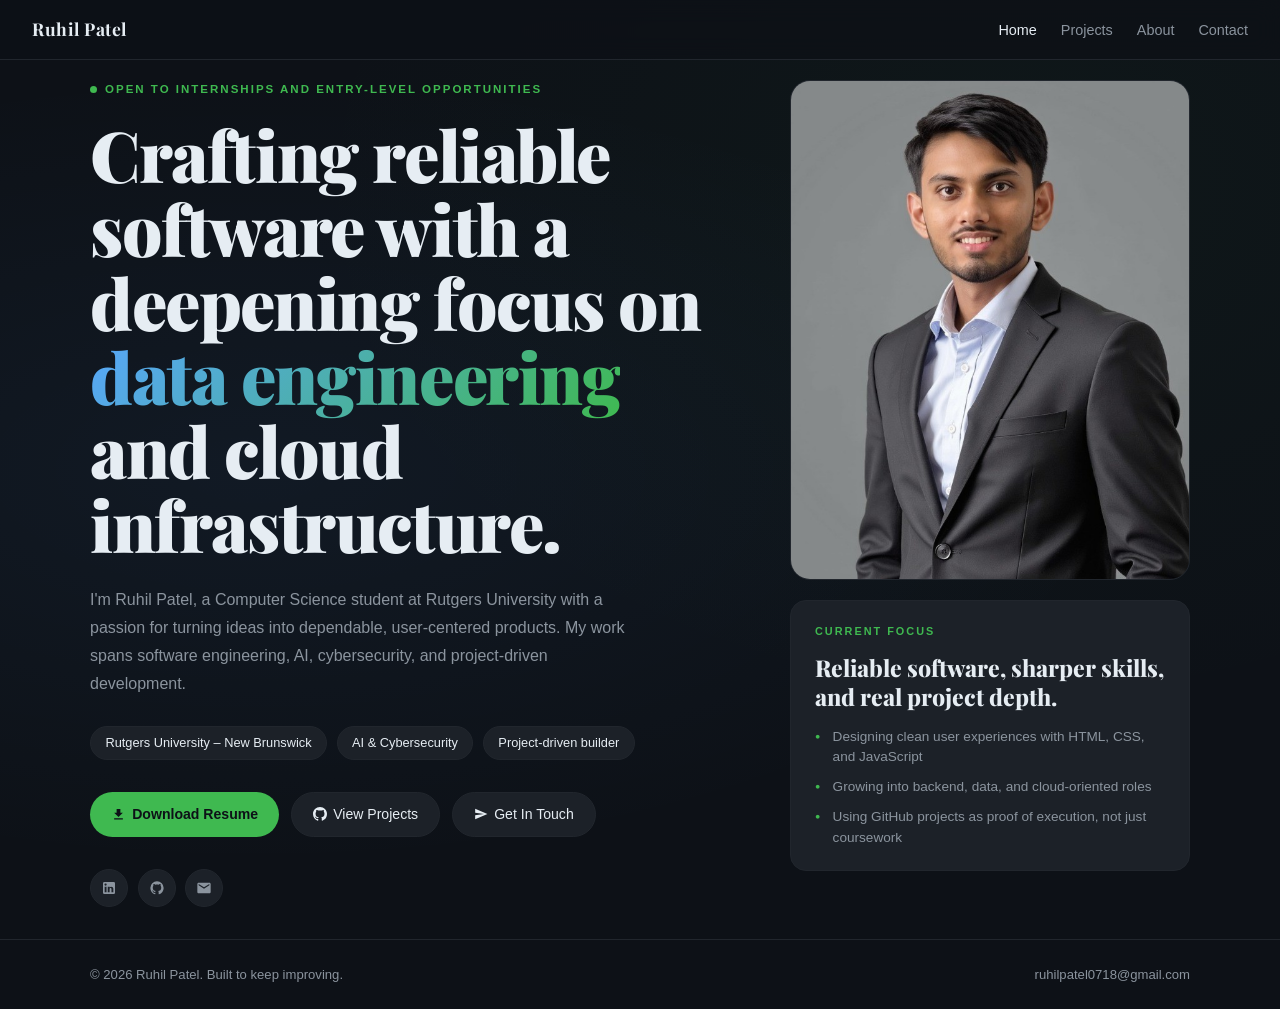
==== index.html @ 843f2fa3 "Add files via upload" ====
<!DOCTYPE html>
<html lang="en">
<head>
  <meta charset="UTF-8" />
  <meta name="viewport" content="width=device-width, initial-scale=1.0" />
  <title>Ruhil Patel – Portfolio</title>
  <link rel="preconnect" href="https://fonts.googleapis.com">
  <link rel="preconnect" href="https://fonts.gstatic.com" crossorigin>
  <link href="https://fonts.googleapis.com/css2?family=Playfair+Display:wght@700;800;900&display=swap" rel="stylesheet">
  <style>

    :root {
      --bg: #0d1117;
      --surface: #161b22;
      --border: #21262d;
      --accent: #58a6ff;
      --accent2: #3fb950;
      --text: #e6edf3;
      --muted: #8b949e;
      --card: #1c2128;
    }

    * { margin: 0; padding: 0; box-sizing: border-box; }
    html { scroll-behavior: smooth; }
    body {
      font-family: -apple-system, BlinkMacSystemFont, 'Segoe UI', Roboto, sans-serif;
      background: var(--bg);
      color: var(--text);
      line-height: 1.6;
    }

    /* NAV */
    nav {
      position: fixed; top: 0; left: 0; right: 0; z-index: 100;
      background: rgba(13,17,23,0.85);
      backdrop-filter: blur(12px);
      border-bottom: 1px solid var(--border);
      display: flex; justify-content: space-between; align-items: center;
      padding: 0 2rem; height: 60px;
    }
    .nav-logo { font-weight: 700; font-size: 1.1rem; color: var(--text); text-decoration: none; letter-spacing: 0.5px; font-family: 'Playfair Display', Georgia, serif; }
    .nav-links { display: flex; gap: 1.5rem; list-style: none; }
    .nav-links a { text-decoration: none; color: var(--muted); font-size: 0.9rem; transition: color 0.2s; }
    .nav-links a:hover, .nav-links a.active { color: var(--text); }

    /* FOOTER */
    footer {
      padding: 1.5rem 2rem;
      border-top: 1px solid var(--border);
      font-size: 0.82rem;
      color: var(--muted);
    }
    .footer-inner {
      max-width: 1100px;
      margin: 0 auto;
      display: flex;
      justify-content: space-between;
      align-items: center;
      flex-wrap: wrap;
      gap: 0.5rem;
    }
    footer a { color: var(--muted); text-decoration: none; transition: color 0.2s; }
    footer a:hover { color: var(--accent); }

    /* FADE IN */
    .fade-in { opacity: 0; transform: translateY(20px); transition: opacity 0.6s ease, transform 0.6s ease; }
    .fade-in.visible { opacity: 1; transform: translateY(0); }

    @media (max-width: 600px) {
      nav { padding: 0 1rem; }
      .nav-links { gap: 1rem; }
    }


    

    /* HERO LAYOUT */
    #hero {
      min-height: 100vh;
      display: flex;
      align-items: center;
      padding: 80px 2rem 2rem;
      background: radial-gradient(ellipse at 20% 50%, rgba(88,166,255,0.06) 0%, transparent 60%),
                  radial-gradient(ellipse at 80% 20%, rgba(63,185,80,0.04) 0%, transparent 50%);
    }
    .hero-grid {
      max-width: 1100px;
      margin: 0 auto;
      display: grid;
      grid-template-columns: 1fr 400px;
      gap: 3rem;
      align-items: start;
      width: 100%;
    }

    /* LEFT COLUMN */
    .hero-left {}
    .hero-status {
      font-size: 0.72rem;
      font-weight: 700;
      letter-spacing: 2px;
      text-transform: uppercase;
      color: var(--accent2);
      margin-bottom: 1.25rem;
      display: flex;
      align-items: center;
      gap: 0.5rem;
    }
    .hero-status::before {
      content: '';
      width: 7px; height: 7px;
      border-radius: 50%;
      background: var(--accent2);
      display: inline-block;
      animation: pulse 2s ease-in-out infinite;
    }
    @keyframes pulse {
      0%,100% { opacity: 1; transform: scale(1); }
      50% { opacity: 0.4; transform: scale(0.8); }
    }
    .hero-headline {
      font-family: 'Playfair Display', Georgia, serif;
      font-size: clamp(2.8rem, 5.5vw, 5rem);
      font-weight: 900;
      line-height: 1.05;
      color: var(--text);
      margin-bottom: 1.5rem;
      letter-spacing: -0.02em;
    }
    .hero-headline em {
      font-style: normal;
      background: linear-gradient(135deg, var(--accent), var(--accent2));
      -webkit-background-clip: text;
      -webkit-text-fill-color: transparent;
      background-clip: text;
    }
    .hero-bio {
      font-size: 1rem;
      color: var(--muted);
      line-height: 1.75;
      max-width: 540px;
      margin-bottom: 1.75rem;
    }
    .hero-tags {
      display: flex;
      flex-wrap: wrap;
      gap: 0.6rem;
      margin-bottom: 2rem;
    }
    .hero-tag {
      font-size: 0.8rem;
      color: var(--text);
      background: var(--card);
      border: 1px solid var(--border);
      padding: 0.35rem 0.9rem;
      border-radius: 999px;
      transition: border-color 0.2s;
    }
    .hero-tag:hover { border-color: var(--accent); }
    .hero-ctas {
      display: flex;
      gap: 0.75rem;
      flex-wrap: wrap;
      margin-bottom: 2rem;
    }
    .btn-primary {
      display: inline-flex; align-items: center; gap: 0.4rem;
      background: var(--accent2); color: #0d1117;
      font-weight: 700; font-size: 0.88rem;
      padding: 0.65rem 1.3rem; border-radius: 999px;
      text-decoration: none; transition: opacity 0.2s, transform 0.15s;
    }
    .btn-primary:hover { opacity: 0.88; transform: translateY(-1px); }
    .btn-secondary {
      display: inline-flex; align-items: center; gap: 0.4rem;
      border: 1px solid var(--border); color: var(--text);
      font-size: 0.88rem;
      padding: 0.65rem 1.3rem; border-radius: 999px;
      text-decoration: none; transition: border-color 0.2s, transform 0.15s;
      background: var(--card);
    }
    .btn-secondary:hover { border-color: var(--accent); transform: translateY(-1px); }
    .hero-socials {
      display: flex;
      gap: 0.6rem;
    }
    .social-btn {
      width: 38px; height: 38px;
      border-radius: 50%;
      border: 1px solid var(--border);
      background: var(--card);
      display: inline-flex; align-items: center; justify-content: center;
      color: var(--muted); text-decoration: none;
      transition: border-color 0.2s, color 0.2s, transform 0.15s;
    }
    .social-btn:hover { border-color: var(--accent); color: var(--accent); transform: translateY(-2px); }
    .social-btn svg { width: 16px; height: 16px; fill: currentColor; }

    /* RIGHT COLUMN */
    .hero-right {
      display: flex;
      flex-direction: column;
      gap: 1.25rem;
    }
    .photo-card {
      background: var(--card);
      border: 1px solid var(--border);
      border-radius: 20px;
      overflow: hidden;
      aspect-ratio: 4/5;
    }
    .photo-card img {
      width: 100%;
      height: 100%;
      object-fit: cover;
      object-position: top center;
      display: block;
    }
    .focus-card {
      background: var(--card);
      border: 1px solid var(--border);
      border-radius: 16px;
      padding: 1.4rem 1.5rem;
    }
    .focus-label {
      font-size: 0.68rem;
      font-weight: 700;
      letter-spacing: 2px;
      text-transform: uppercase;
      color: var(--accent2);
      margin-bottom: 0.75rem;
    }
    .focus-title {
      font-family: 'Playfair Display', Georgia, serif;
      font-size: 1.45rem;
      font-weight: 800;
      line-height: 1.25;
      color: var(--text);
      margin-bottom: 1rem;
    }
    .focus-list {
      list-style: none;
      display: flex;
      flex-direction: column;
      gap: 0.6rem;
    }
    .focus-list li {
      font-size: 0.85rem;
      color: var(--muted);
      padding-left: 1.1rem;
      position: relative;
      line-height: 1.5;
    }
    .focus-list li::before {
      content: '●';
      position: absolute;
      left: 0;
      color: var(--accent2);
      font-size: 0.55rem;
      top: 0.35em;
    }

    /* RESPONSIVE */
    @media (max-width: 900px) {
      .hero-grid {
        grid-template-columns: 1fr;
        gap: 2.5rem;
      }
      .hero-right {
        display: grid;
        grid-template-columns: 1fr 1fr;
        gap: 1rem;
      }
      .photo-card { aspect-ratio: 3/4; }
    }
    @media (max-width: 600px) {
      #hero { padding: 80px 1.2rem 2rem; }
      .hero-right { grid-template-columns: 1fr; }
      .photo-card { aspect-ratio: 4/5; max-width: 320px; margin: 0 auto; }
    }

  </style>
</head>
<body>

  <nav>
    <a class="nav-logo" href="index.html">Ruhil Patel</a>
    <ul class="nav-links">
      <li><a href="index.html" id="nav-home">Home</a></li>
      <li><a href="projects.html" id="nav-projects">Projects</a></li>
      <li><a href="about.html" id="nav-about">About</a></li>
      <li><a href="contact.html" id="nav-contact">Contact</a></li>
    </ul>
  </nav>

  <section id="hero">
    <div class="hero-grid">

      <!-- LEFT -->
      <div class="hero-left fade-in">
        <div class="hero-status">Open to internships and entry-level opportunities</div>

        <h1 class="hero-headline">
          Crafting reliable software with a deepening focus on <em>data engineering</em> and cloud infrastructure.
        </h1>

        <p class="hero-bio">
          I'm Ruhil Patel, a Computer Science student at Rutgers University with a passion for turning ideas into dependable, user-centered products. My work spans software engineering, AI, cybersecurity, and project-driven development.
        </p>

        <div class="hero-tags">
          <span class="hero-tag">Rutgers University – New Brunswick</span>
          <span class="hero-tag">AI &amp; Cybersecurity</span>
          <span class="hero-tag">Project-driven builder</span>
        </div>

        <div class="hero-ctas">
          <a class="btn-primary" href="[data-uri]" download="Ruhil_Patel_Resume.pdf">
            <svg viewBox="0 0 24 24" style="width:15px;height:15px;fill:currentColor"><path d="M19 9h-4V3H9v6H5l7 7 7-7zM5 18v2h14v-2H5z"/></svg>
            Download Resume
          </a>
          <a class="btn-secondary" href="projects.html">
            <svg viewBox="0 0 16 16" style="width:14px;height:14px;fill:currentColor"><path d="M8 0C3.58 0 0 3.58 0 8c0 3.54 2.29 6.53 5.47 7.59.4.07.55-.17.55-.38 0-.19-.01-.82-.01-1.49-2.01.37-2.53-.49-2.69-.94-.09-.23-.48-.94-.82-1.13-.28-.15-.68-.52-.01-.53.63-.01 1.08.58 1.23.82.72 1.21 1.87.87 2.33.66.07-.52.28-.87.51-1.07-1.78-.2-3.64-.89-3.64-3.95 0-.87.31-1.59.82-2.15-.08-.2-.36-1.02.08-2.12 0 0 .67-.21 2.2.82.64-.18 1.32-.27 2-.27.68 0 1.36.09 2 .27 1.53-1.04 2.2-.82 2.2-.82.44 1.1.16 1.92.08 2.12.51.56.82 1.27.82 2.15 0 3.07-1.87 3.75-3.65 3.95.29.25.54.73.54 1.48 0 1.07-.01 1.93-.01 2.2 0 .21.15.46.55.38A8.013 8.013 0 0016 8c0-4.42-3.58-8-8-8z"/></svg>
            View Projects
          </a>
          <a class="btn-secondary" href="contact.html">
            <svg viewBox="0 0 24 24" style="width:14px;height:14px;fill:currentColor"><path d="M2.01 21L23 12 2.01 3 2 10l15 2-15 2z"/></svg>
            Get In Touch
          </a>
        </div>

        <div class="hero-socials">
          <a class="social-btn" href="https://www.linkedin.com/in/ruhil-patel-955101271/" target="_blank" rel="noopener" title="LinkedIn">
            <svg viewBox="0 0 24 24"><path d="M19 3a2 2 0 0 1 2 2v14a2 2 0 0 1-2 2H5a2 2 0 0 1-2-2V5a2 2 0 0 1 2-2h14m-.5 15.5v-5.3a3.26 3.26 0 0 0-3.26-3.26c-.85 0-1.84.52-2.32 1.3v-1.11h-2.79v8.37h2.79v-4.93c0-.77.62-1.4 1.39-1.4a1.4 1.4 0 0 1 1.4 1.4v4.93h2.79M6.88 8.56a1.68 1.68 0 0 0 1.68-1.68c0-.93-.75-1.69-1.68-1.69a1.69 1.69 0 0 0-1.69 1.69c0 .93.76 1.68 1.69 1.68m1.39 9.94v-8.37H5.5v8.37h2.77z"/></svg>
          </a>
          <a class="social-btn" href="https://github.com/Ruhil1807" target="_blank" rel="noopener" title="GitHub">
            <svg viewBox="0 0 24 24"><path d="M12 2A10 10 0 0 0 2 12c0 4.42 2.87 8.17 6.84 9.5.5.08.66-.23.66-.5v-1.69c-2.77.6-3.36-1.34-3.36-1.34-.46-1.16-1.11-1.47-1.11-1.47-.91-.62.07-.6.07-.6 1 .07 1.53 1.03 1.53 1.03.87 1.52 2.34 1.07 2.91.83.09-.65.35-1.09.63-1.34-2.22-.25-4.55-1.11-4.55-4.92 0-1.11.38-2 1.03-2.71-.1-.25-.45-1.29.1-2.64 0 0 .84-.27 2.75 1.02.79-.22 1.65-.33 2.5-.33.85 0 1.71.11 2.5.33 1.91-1.29 2.75-1.02 2.75-1.02.55 1.35.2 2.39.1 2.64.65.71 1.03 1.6 1.03 2.71 0 3.82-2.34 4.66-4.57 4.91.36.31.69.92.69 1.85V21c0 .27.16.59.67.5C19.14 20.16 22 16.42 22 12A10 10 0 0 0 12 2z"/></svg>
          </a>
          <a class="social-btn" href="mailto:ruhilpatel0718@gmail.com" title="Email">
            <svg viewBox="0 0 24 24"><path d="M20 4H4c-1.1 0-2 .9-2 2v12c0 1.1.9 2 2 2h16c1.1 0 2-.9 2-2V6c0-1.1-.9-2-2-2zm0 4-8 5-8-5V6l8 5 8-5v2z"/></svg>
          </a>
        </div>
      </div>

      <!-- RIGHT -->
      <div class="hero-right fade-in">
        <div class="photo-card">
          <img src="[data-uri]" alt="Ruhil Patel" />
        </div>
        <div class="focus-card">
          <div class="focus-label">Current Focus</div>
          <div class="focus-title">Reliable software, sharper skills, and real project depth.</div>
          <ul class="focus-list">
            <li>Designing clean user experiences with HTML, CSS, and JavaScript</li>
            <li>Growing into backend, data, and cloud-oriented roles</li>
            <li>Using GitHub projects as proof of execution, not just coursework</li>
          </ul>
        </div>
      </div>

    </div>
  </section>

  <footer>
    <div class="footer-inner">
      <span>© 2026 Ruhil Patel. Built to keep improving.</span>
      <span><a href="mailto:ruhilpatel0718@gmail.com">ruhilpatel0718@gmail.com</a></span>
    </div>
  </footer>

  <script>
    document.getElementById('nav-home').classList.add('active');
    const observer = new IntersectionObserver(
      (entries) => entries.forEach(e => {
        if (e.isIntersecting) { e.target.classList.add('visible'); observer.unobserve(e.target); }
      }),
      { threshold: 0.1 }
    );
    document.querySelectorAll('.fade-in').forEach(el => observer.observe(el));
  </script>
</body>
</html>
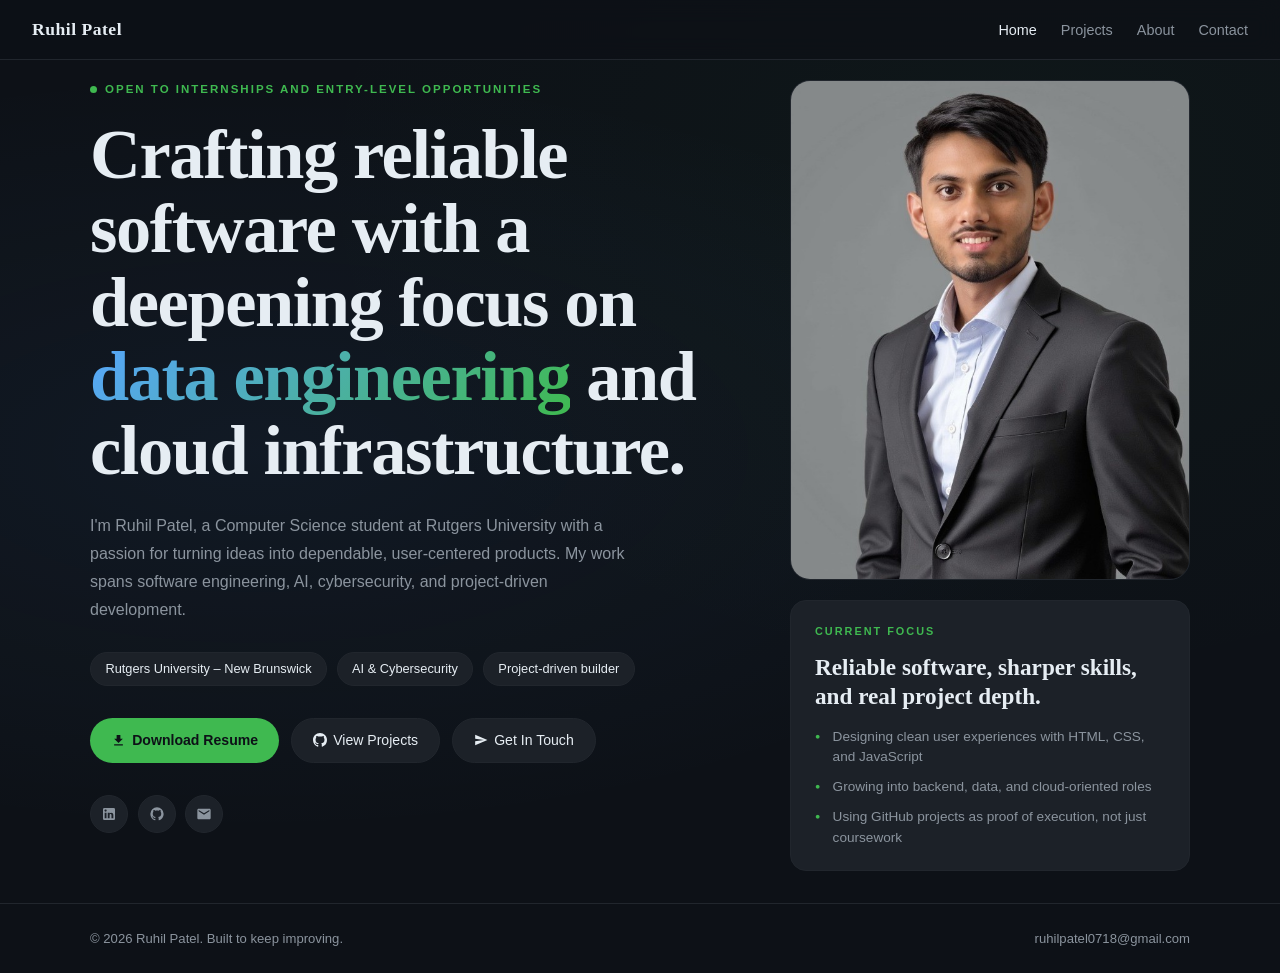
==== commit bb8f03ff: "Add files via upload" ====
--- a/index.html
+++ b/index.html
@@ -4,9 +4,6 @@
   <meta charset="UTF-8" />
   <meta name="viewport" content="width=device-width, initial-scale=1.0" />
   <title>Ruhil Patel – Portfolio</title>
-  <link rel="preconnect" href="https://fonts.googleapis.com">
-  <link rel="preconnect" href="https://fonts.gstatic.com" crossorigin>
-  <link href="https://fonts.googleapis.com/css2?family=Playfair+Display:wght@700;800;900&display=swap" rel="stylesheet">
   <style>
 
     :root {
@@ -28,6 +25,7 @@
       color: var(--text);
       line-height: 1.6;
     }
+    @import url('https://fonts.googleapis.com/css2?family=Playfair+Display:wght@700;800;900&display=swap');
 
     /* NAV */
     nav {
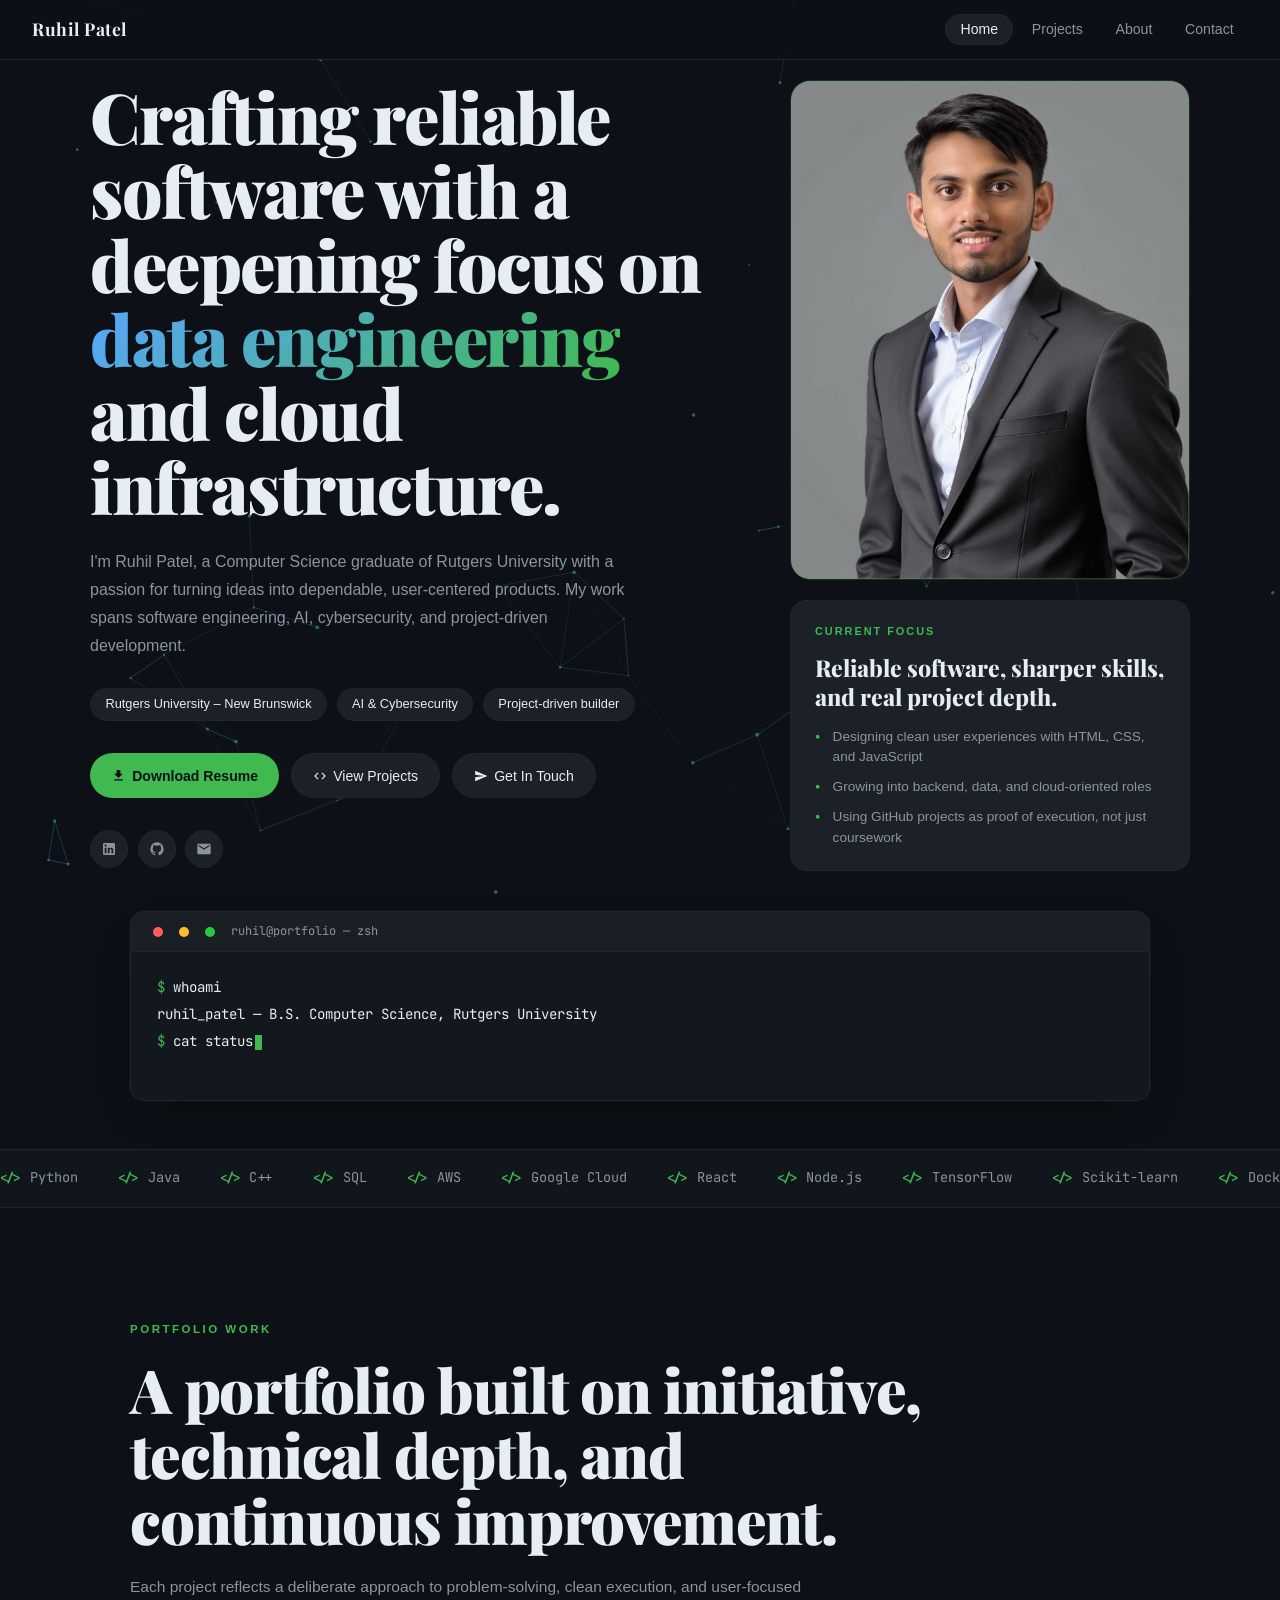
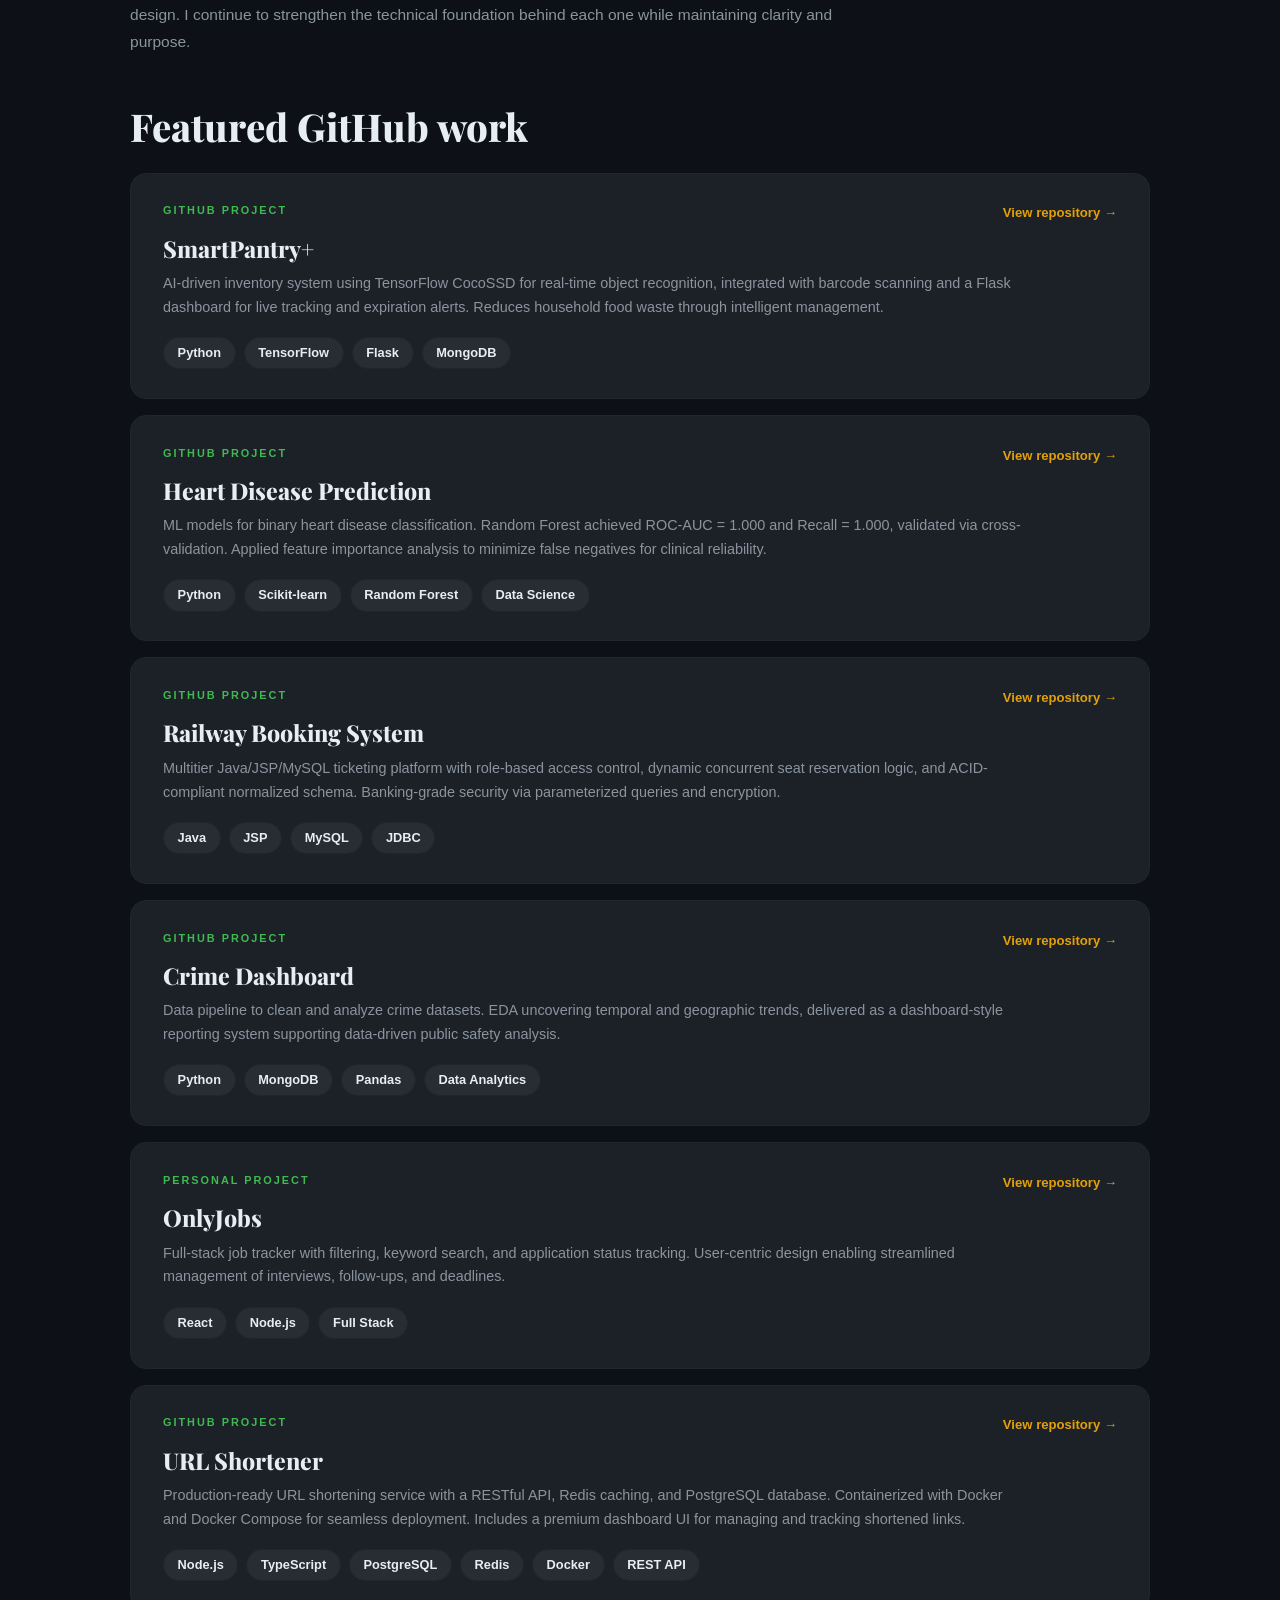
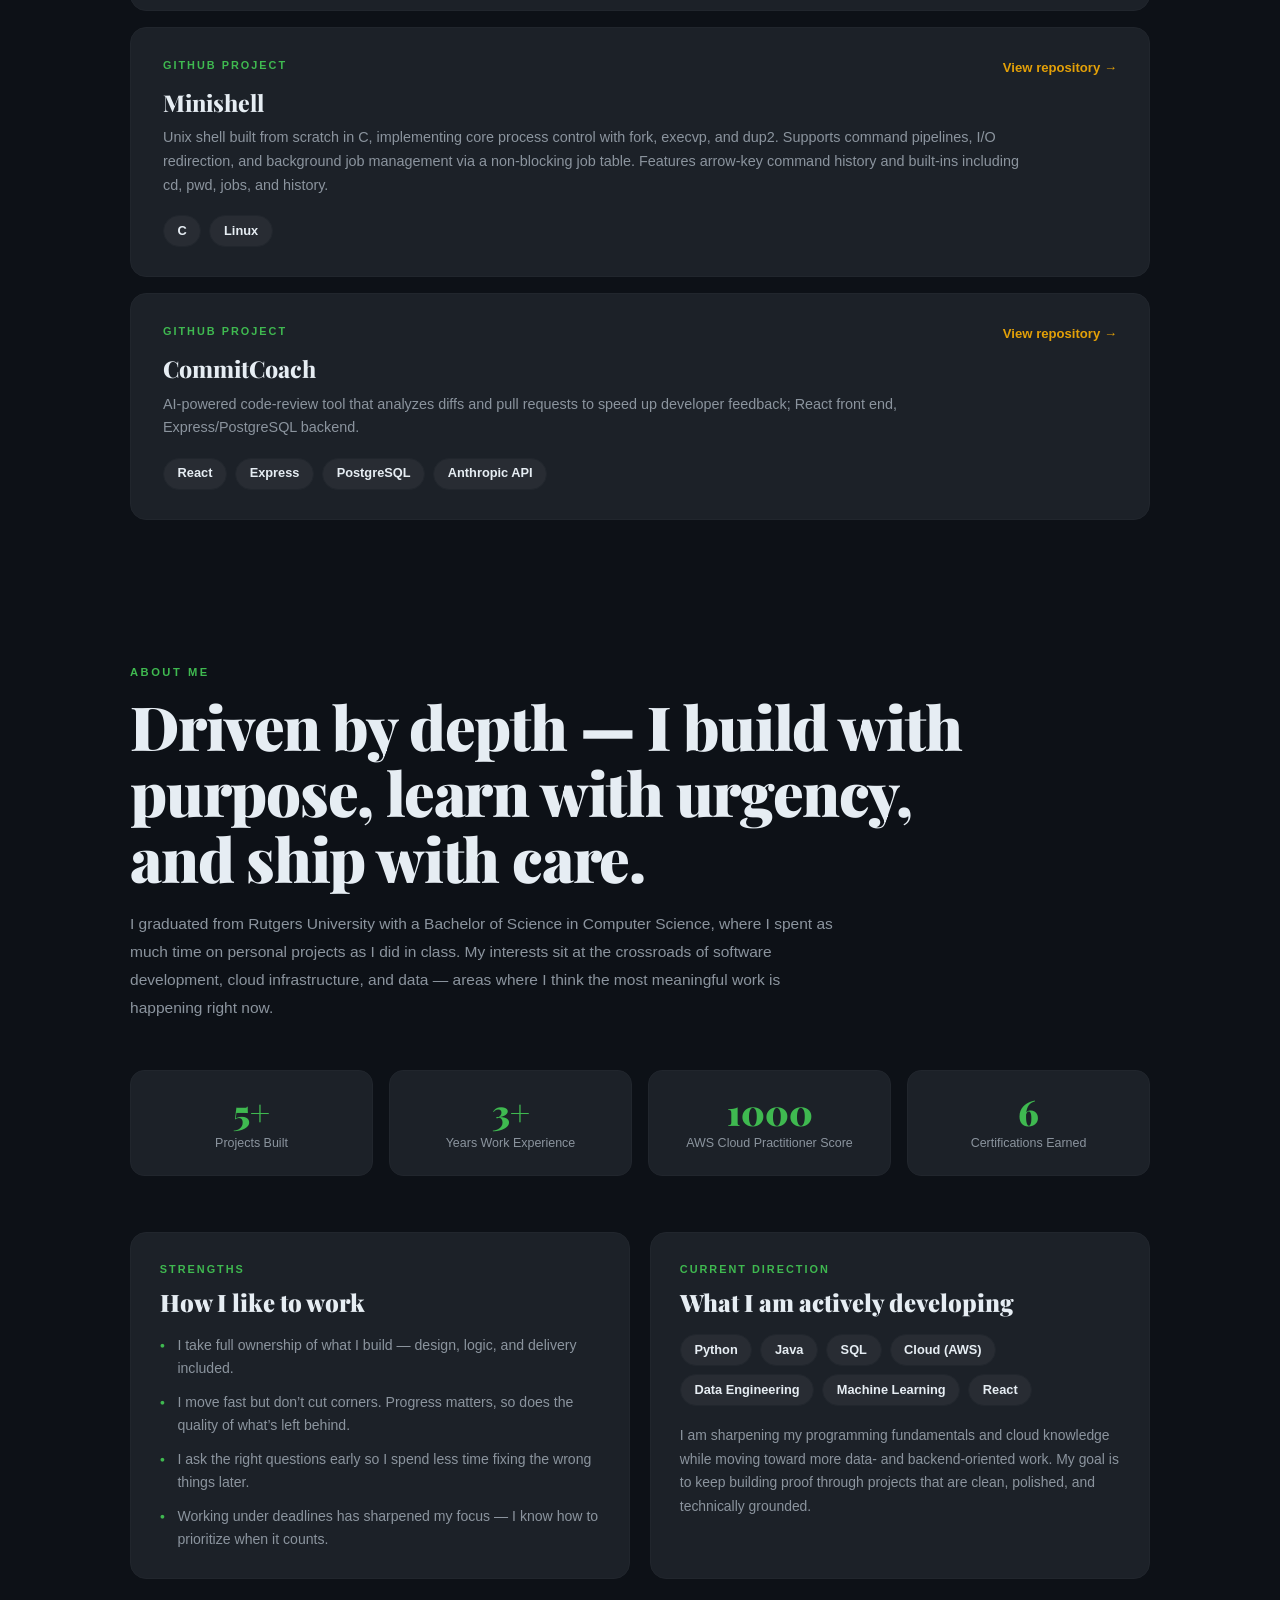
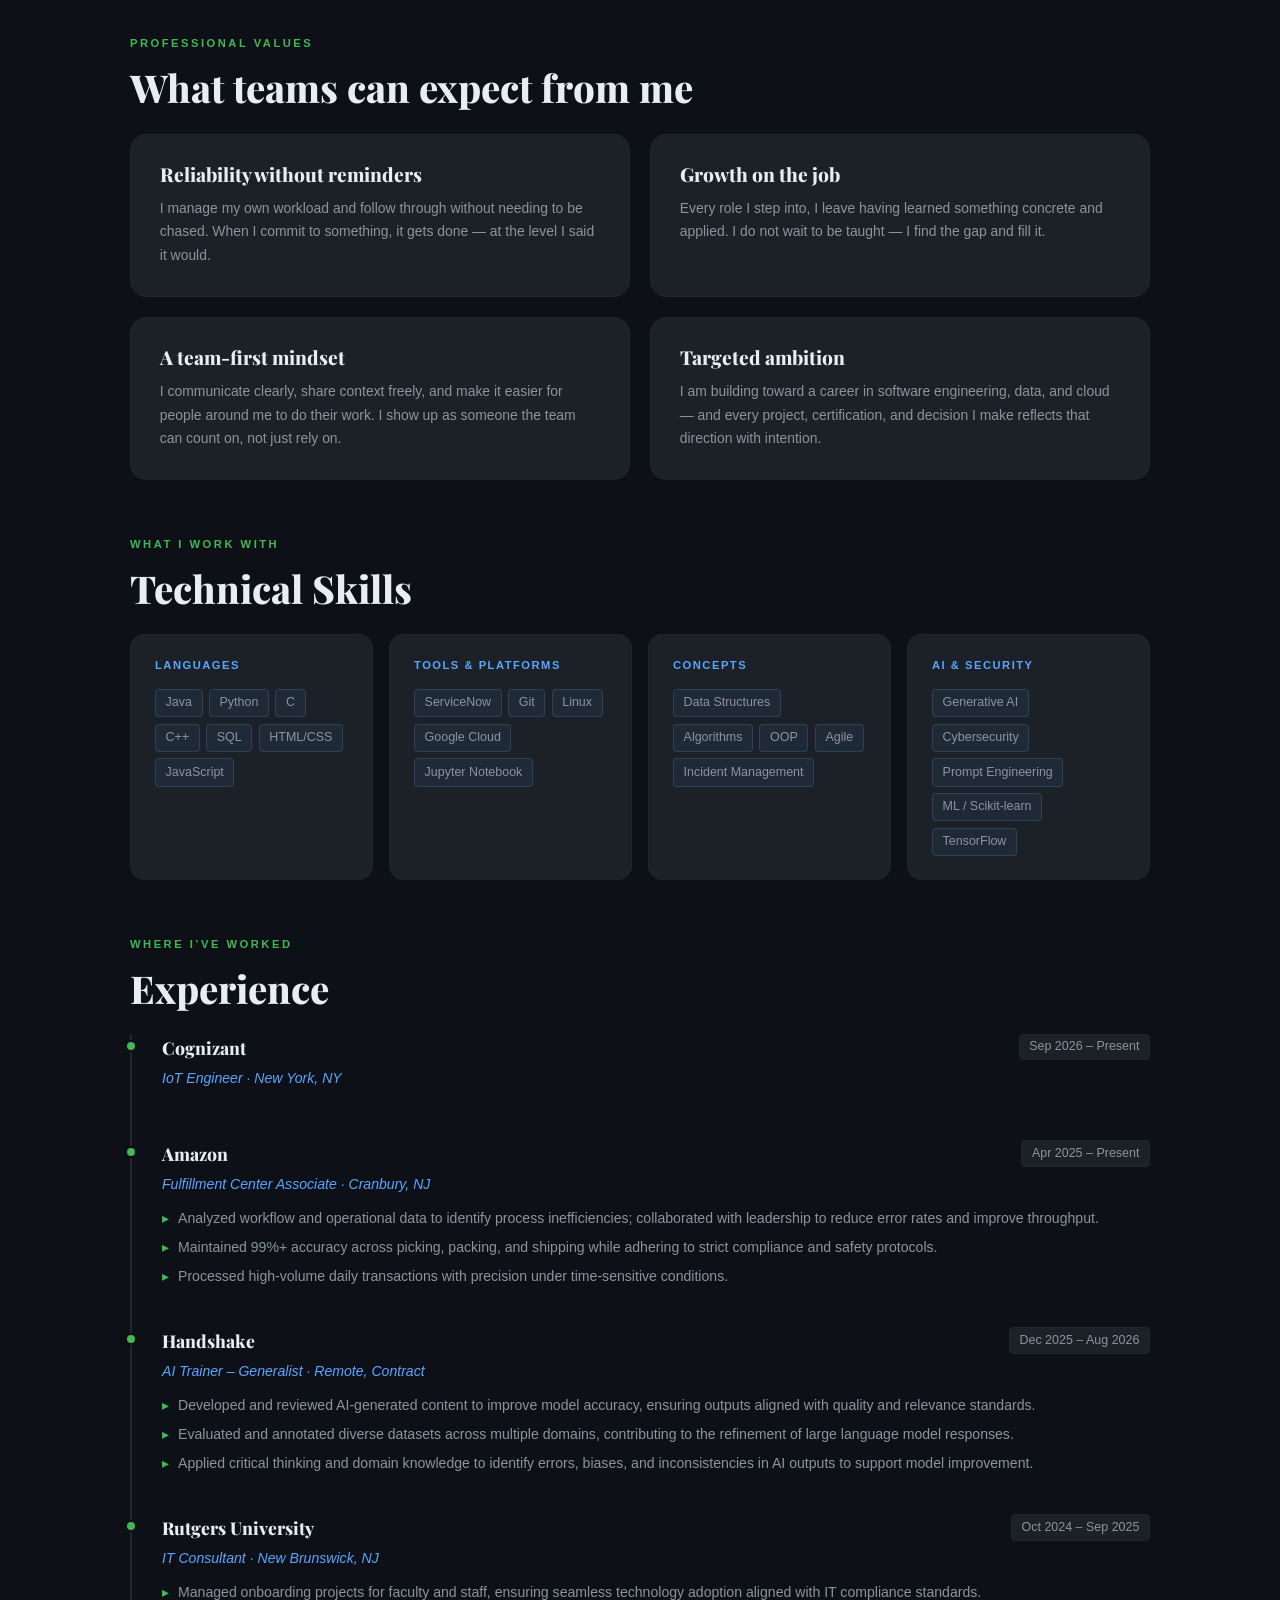
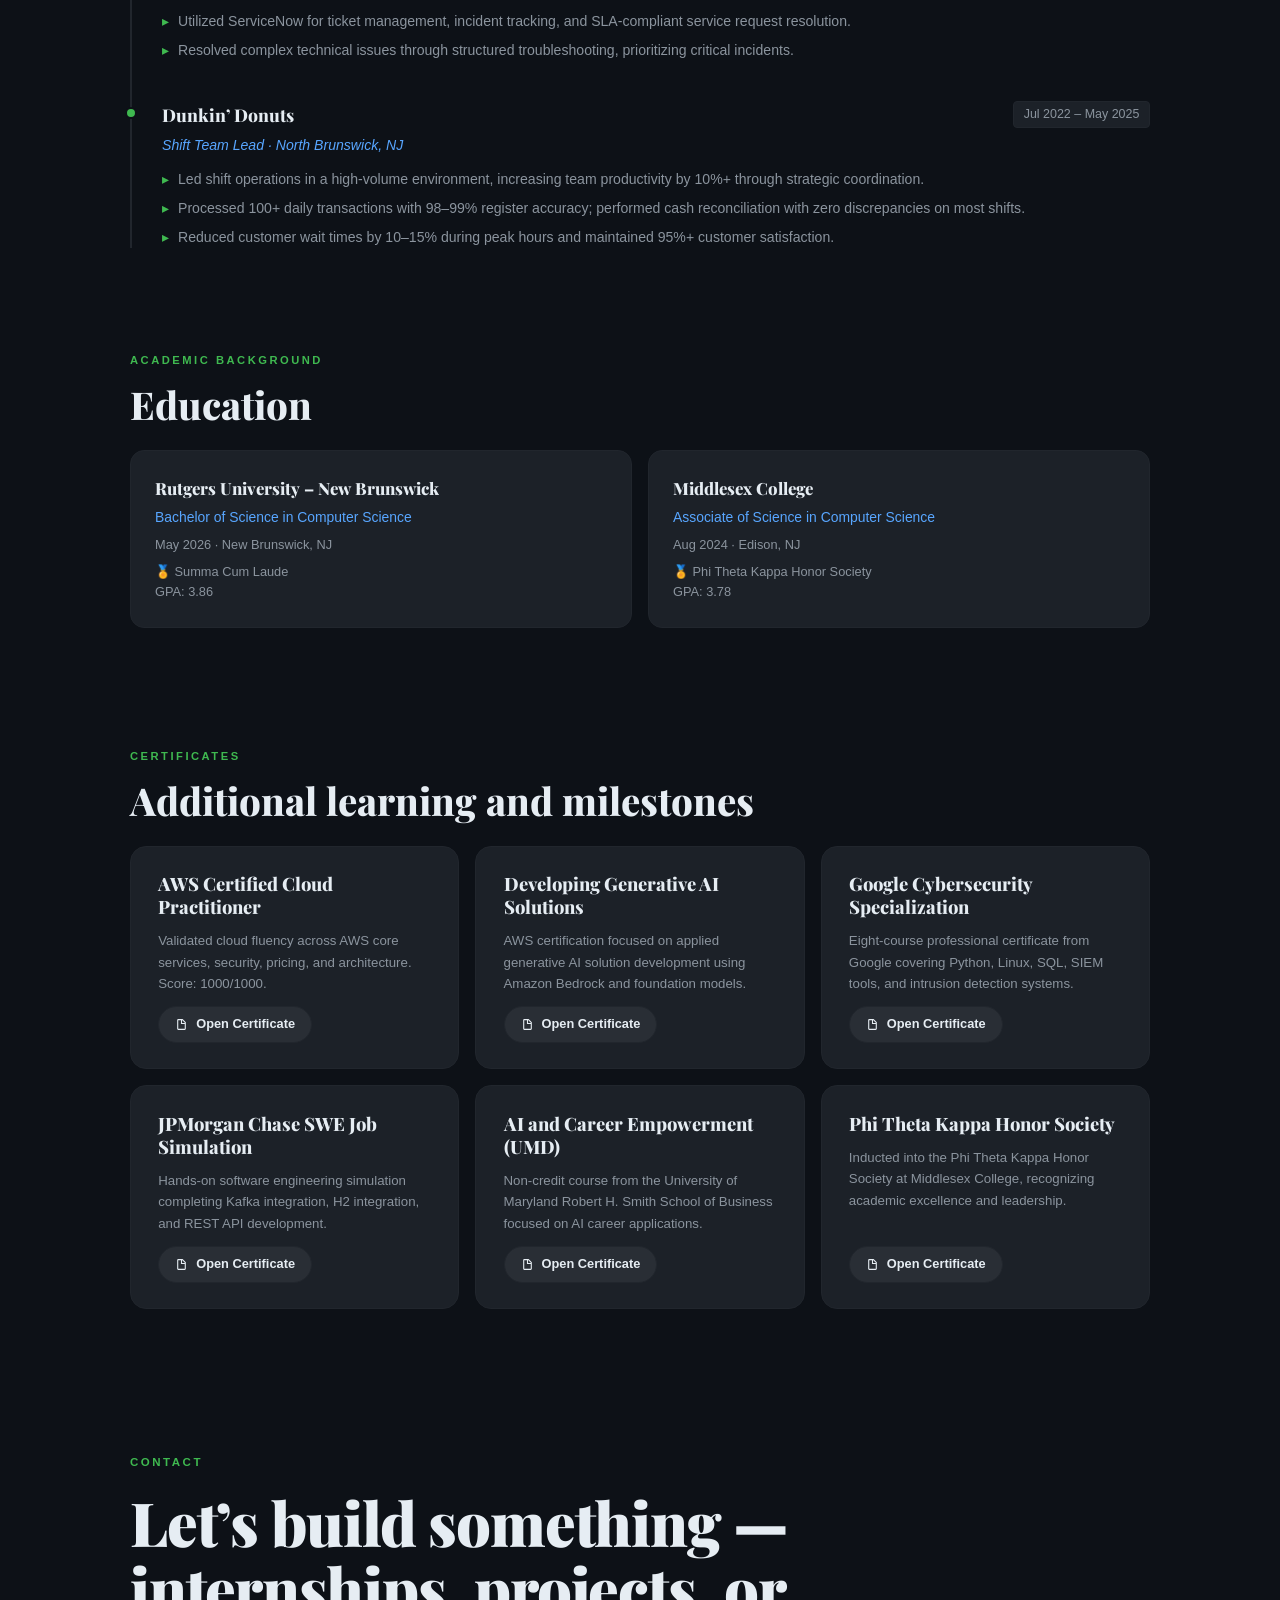
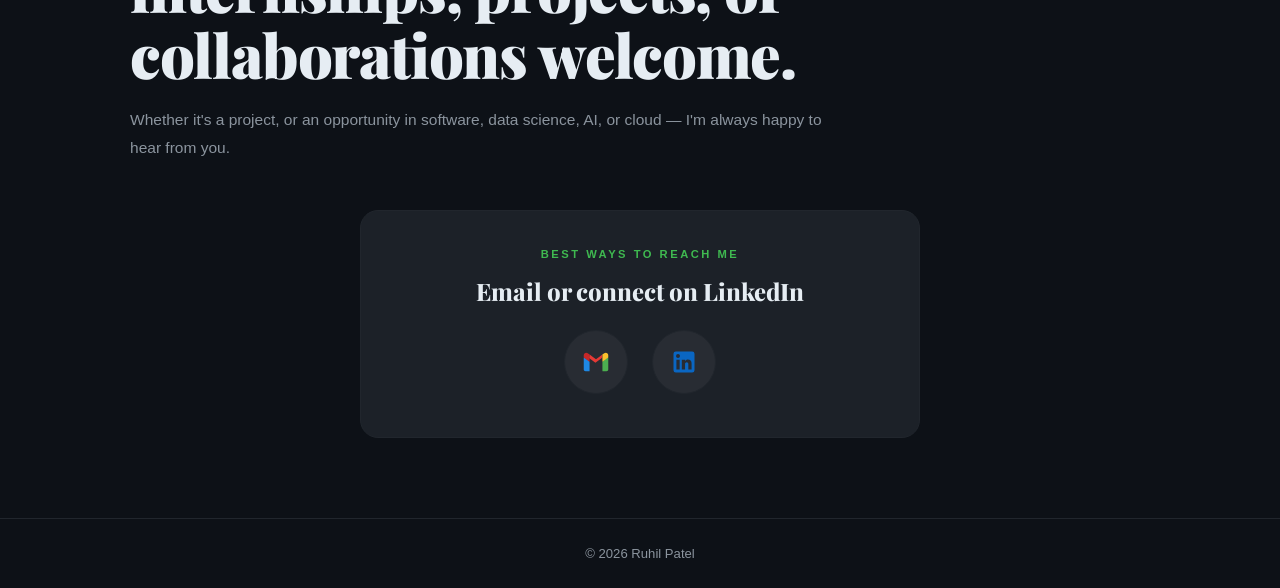
==== commit 75e596ec: "Redesign as single-page tech portfolio, fix LinkedIn preview - Consolidate Home/Projects/About/Conta" ====
--- a/index.html
+++ b/index.html
@@ -3,7 +3,33 @@
 <head>
   <meta charset="UTF-8" />
   <meta name="viewport" content="width=device-width, initial-scale=1.0" />
-  <title>Ruhil Patel – Portfolio</title>
+  <title>Ruhil Patel – Software Engineer | Data, Cloud &amp; AI</title>
+  <meta name="description" content="Ruhil Patel is a Computer Science graduate of Rutgers University building reliable software across data engineering, cloud infrastructure, and AI. Open to internships and entry-level roles." />
+
+  <!-- Open Graph / LinkedIn / Facebook -->
+  <meta property="og:type" content="website" />
+  <meta property="og:url" content="https://ruhil1807.github.io/" />
+  <meta property="og:title" content="Ruhil Patel – Software Engineer | Data, Cloud & AI" />
+  <meta property="og:description" content="Computer Science graduate of Rutgers University crafting reliable software with a focus on data engineering, cloud infrastructure, and AI. Open to internships and entry-level opportunities." />
+  <meta property="og:image" content="https://ruhil1807.github.io/assets/img/og-banner.jpg" />
+  <meta property="og:image:width" content="1200" />
+  <meta property="og:image:height" content="630" />
+  <meta property="og:site_name" content="Ruhil Patel Portfolio" />
+
+  <!-- Twitter -->
+  <meta name="twitter:card" content="summary_large_image" />
+  <meta name="twitter:title" content="Ruhil Patel – Software Engineer | Data, Cloud & AI" />
+  <meta name="twitter:description" content="Computer Science graduate of Rutgers University crafting reliable software with a focus on data engineering, cloud infrastructure, and AI." />
+  <meta name="twitter:image" content="https://ruhil1807.github.io/assets/img/og-banner.jpg" />
+
+  <link rel="icon" type="image/svg+xml" href="data:image/svg+xml,%3Csvg%20xmlns%3D%22http%3A//www.w3.org/2000/svg%22%20viewBox%3D%220%200%20100%20100%22%3E%3Crect%20width%3D%22100%22%20height%3D%22100%22%20rx%3D%2224%22%20fill%3D%22%230d1117%22/%3E%3Crect%20x%3D%224%22%20y%3D%224%22%20width%3D%2292%22%20height%3D%2292%22%20rx%3D%2220%22%20fill%3D%22none%22%20stroke%3D%22%233fb950%22%20stroke-width%3D%223%22/%3E%3Ctext%20x%3D%2250%22%20y%3D%2266%22%20font-family%3D%22Menlo%2C%20monospace%22%20font-size%3D%2240%22%20font-weight%3D%22700%22%20fill%3D%22%2358a6ff%22%20text-anchor%3D%22middle%22%3ERP%3C/text%3E%3C/svg%3E" />
+
+  <link rel="preconnect" href="https://fonts.googleapis.com">
+  <link rel="preconnect" href="https://fonts.gstatic.com" crossorigin>
+  <link href="https://fonts.googleapis.com/css2?family=Playfair+Display:wght@700;800;900&family=JetBrains+Mono:wght@400;500;700&display=swap" rel="stylesheet">
+
+  <link rel="stylesheet" href="assets/css/tech.css" />
+
   <style>
 
     :root {
@@ -12,6 +38,7 @@
       --border: #21262d;
       --accent: #58a6ff;
       --accent2: #3fb950;
+      --gold: #e3a008;
       --text: #e6edf3;
       --muted: #8b949e;
       --card: #1c2128;
@@ -25,7 +52,6 @@
       color: var(--text);
       line-height: 1.6;
     }
-    @import url('https://fonts.googleapis.com/css2?family=Playfair+Display:wght@700;800;900&display=swap');
 
     /* NAV */
     nav {
@@ -37,9 +63,10 @@
       padding: 0 2rem; height: 60px;
     }
     .nav-logo { font-weight: 700; font-size: 1.1rem; color: var(--text); text-decoration: none; letter-spacing: 0.5px; font-family: 'Playfair Display', Georgia, serif; }
-    .nav-links { display: flex; gap: 1.5rem; list-style: none; }
-    .nav-links a { text-decoration: none; color: var(--muted); font-size: 0.9rem; transition: color 0.2s; }
-    .nav-links a:hover, .nav-links a.active { color: var(--text); }
+    .nav-links { display: flex; gap: 0.25rem; list-style: none; align-items: center; }
+    .nav-links a { text-decoration: none; color: var(--muted); font-size: 0.88rem; padding: 0.4rem 0.9rem; border-radius: 999px; transition: all 0.2s; }
+    .nav-links a:hover { color: var(--text); }
+    .nav-links a.active { background: var(--card); border: 1px solid var(--border); color: var(--text); }
 
     /* FOOTER */
     footer {
@@ -52,7 +79,7 @@
       max-width: 1100px;
       margin: 0 auto;
       display: flex;
-      justify-content: space-between;
+      justify-content: center;
       align-items: center;
       flex-wrap: wrap;
       gap: 0.5rem;
@@ -66,20 +93,15 @@
 
     @media (max-width: 600px) {
       nav { padding: 0 1rem; }
-      .nav-links { gap: 1rem; }
-    }
-
-
-    
+      .nav-links { gap: 0; }
+    }
 
     /* HERO LAYOUT */
     #hero {
       min-height: 100vh;
       display: flex;
       align-items: center;
-      padding: 80px 2rem 2rem;
-      background: radial-gradient(ellipse at 20% 50%, rgba(88,166,255,0.06) 0%, transparent 60%),
-                  radial-gradient(ellipse at 80% 20%, rgba(63,185,80,0.04) 0%, transparent 50%);
+      padding: 80px 2rem 2.5rem;
     }
     .hero-grid {
       max-width: 1100px;
@@ -91,8 +113,6 @@
       width: 100%;
     }
 
-    /* LEFT COLUMN */
-    .hero-left {}
     .hero-status {
       font-size: 0.72rem;
       font-weight: 700;
@@ -258,36 +278,132 @@
       top: 0.35em;
     }
 
+    /* SECTION SHARED */
+    .section-wrap { max-width: 1100px; margin: 0 auto; padding: 0 2.5rem 4rem; }
+    .section-label-sm { font-size: 0.7rem; font-weight: 700; letter-spacing: 2.5px; text-transform: uppercase; color: var(--accent2); margin-bottom: 0.75rem; }
+    .section-header { font-family: 'Playfair Display', Georgia, serif; font-size: clamp(1.6rem, 3vw, 2.4rem); font-weight: 800; color: var(--text); margin-bottom: 1.5rem; line-height: 1.15; }
+
+    .page-banner { padding: 5rem 2.5rem 3rem; max-width: 1100px; margin: 0 auto; }
+    .banner-label { font-size: 0.72rem; font-weight: 700; letter-spacing: 2.5px; text-transform: uppercase; color: var(--accent2); margin-bottom: 1.1rem; }
+    .banner-title { font-family: 'Playfair Display', Georgia, serif; font-size: clamp(2.4rem, 4.8vw, 3.8rem); font-weight: 900; line-height: 1.08; color: var(--text); margin-bottom: 1.25rem; letter-spacing: -0.02em; max-width: 860px; }
+    .banner-sub, .banner-bio { font-size: 0.97rem; color: var(--muted); max-width: 720px; line-height: 1.8; }
+
+    /* PROJECTS */
+    .proj-list { display: flex; flex-direction: column; gap: 1rem; }
+    .proj-card {
+      background: var(--card); border: 1px solid var(--border);
+      border-radius: 16px; padding: 1.8rem 2rem;
+      transition: border-color 0.2s, transform 0.2s;
+    }
+    .proj-card:hover { border-color: rgba(88,166,255,0.4); transform: translateY(-2px); }
+    .proj-card-top { display: flex; justify-content: space-between; align-items: flex-start; margin-bottom: 0.7rem; gap: 1rem; }
+    .proj-type { font-size: 0.68rem; font-weight: 700; letter-spacing: 2px; text-transform: uppercase; color: var(--accent2); }
+    .proj-repo-link { font-size: 0.82rem; font-weight: 600; color: var(--gold); text-decoration: none; white-space: nowrap; transition: opacity 0.2s; }
+    .proj-repo-link:hover { opacity: 0.75; }
+    .proj-card h3 { font-family: 'Playfair Display', Georgia, serif; font-size: 1.45rem; font-weight: 800; color: var(--text); margin-bottom: 0.6rem; line-height: 1.2; }
+    .proj-card p { font-size: 0.9rem; color: var(--muted); line-height: 1.65; margin-bottom: 1.1rem; max-width: 860px; }
+    .proj-tags { display: flex; flex-wrap: wrap; gap: 0.5rem; }
+    .proj-tag { font-size: 0.8rem; font-weight: 600; color: var(--text); background: rgba(255,255,255,0.05); border: 1px solid var(--border); padding: 0.3rem 0.85rem; border-radius: 999px; }
+
+    /* STATS */
+    .stats-bar { display: grid; grid-template-columns: repeat(4, 1fr); gap: 1rem; margin-bottom: 3.5rem; }
+    .stat-card { background: var(--card); border: 1px solid var(--border); border-radius: 14px; padding: 1.4rem 1.5rem; text-align: center; transition: border-color 0.2s, transform 0.2s; }
+    .stat-card:hover { border-color: var(--accent2); transform: translateY(-2px); }
+    .stat-num { font-family: 'Playfair Display', Georgia, serif; font-size: 2.2rem; font-weight: 900; color: var(--accent2); line-height: 1; margin-bottom: 0.4rem; }
+    .stat-label { font-size: 0.78rem; color: var(--muted); line-height: 1.4; }
+
+    /* TWO COL */
+    .two-col { display: grid; grid-template-columns: 1fr 1fr; gap: 1.25rem; margin-bottom: 3.5rem; }
+    .info-card { background: var(--card); border: 1px solid var(--border); border-radius: 16px; padding: 1.75rem 1.8rem; transition: border-color 0.2s; }
+    .info-card:hover { border-color: rgba(88,166,255,0.3); }
+    .ic-label { font-size: 0.68rem; font-weight: 700; letter-spacing: 2px; text-transform: uppercase; color: var(--accent2); margin-bottom: 0.6rem; }
+    .ic-title { font-family: 'Playfair Display', Georgia, serif; font-size: 1.5rem; font-weight: 900; color: var(--text); margin-bottom: 1.1rem; line-height: 1.2; }
+    .strength-list { list-style: none; display: flex; flex-direction: column; gap: 0.75rem; }
+    .strength-list li { font-size: 0.88rem; color: var(--muted); padding-left: 1.1rem; position: relative; line-height: 1.6; }
+    .strength-list li::before { content: '●'; position: absolute; left: 0; color: var(--accent2); font-size: 0.55rem; top: 0.44em; }
+    .skill-pill-row { display: flex; flex-wrap: wrap; gap: 0.5rem; margin-bottom: 1.1rem; }
+    .skill-pill { font-size: 0.8rem; font-weight: 600; color: var(--text); background: rgba(255,255,255,0.05); border: 1px solid var(--border); padding: 0.3rem 0.85rem; border-radius: 999px; }
+    .ic-desc { font-size: 0.87rem; color: var(--muted); line-height: 1.7; }
+
+    /* VALUES */
+    .values-grid { display: grid; grid-template-columns: 1fr 1fr; gap: 1.25rem; margin-bottom: 3.5rem; }
+    .value-card { background: var(--card); border: 1px solid var(--border); border-radius: 16px; padding: 1.75rem 1.8rem; transition: border-color 0.2s; }
+    .value-card:hover { border-color: rgba(88,166,255,0.3); }
+    .value-card h3 { font-family: 'Playfair Display', Georgia, serif; font-size: 1.2rem; font-weight: 800; color: var(--text); margin-bottom: 0.7rem; line-height: 1.2; }
+    .value-card p { font-size: 0.87rem; color: var(--muted); line-height: 1.7; }
+
+    /* SKILLS */
+    .skills-grid { display: grid; grid-template-columns: repeat(auto-fit, minmax(210px,1fr)); gap: 1rem; margin-bottom: 3.5rem; }
+    .skill-card { background: var(--card); border: 1px solid var(--border); border-radius: 14px; padding: 1.4rem 1.5rem; transition: border-color 0.2s; }
+    .skill-card:hover { border-color: rgba(88,166,255,0.3); }
+    .skill-card h3 { font-size: 0.7rem; font-weight: 700; letter-spacing: 1.5px; text-transform: uppercase; color: var(--accent); margin-bottom: 0.85rem; }
+    .skill-tags { display: flex; flex-wrap: wrap; gap: 0.4rem; }
+    .tag { background: rgba(88,166,255,0.07); border: 1px solid rgba(88,166,255,0.18); color: var(--muted); font-size: 0.78rem; padding: 0.2rem 0.6rem; border-radius: 4px; }
+
+    /* TIMELINE */
+    .timeline { position: relative; margin-bottom: 1rem; }
+    .timeline::before { content: ''; position: absolute; left: 0; top: 0; bottom: 0; width: 2px; background: var(--border); }
+    .timeline-item { position: relative; padding-left: 2rem; margin-bottom: 2.5rem; }
+    .timeline-dot { position: absolute; left: -5px; top: 6px; width: 12px; height: 12px; border-radius: 50%; background: var(--accent2); border: 2px solid var(--bg); }
+    .timeline-header { display: flex; justify-content: space-between; align-items: flex-start; flex-wrap: wrap; gap: 0.4rem; margin-bottom: 0.3rem; }
+    .timeline-company { font-family: 'Playfair Display', Georgia, serif; font-weight: 800; font-size: 1.1rem; color: var(--text); }
+    .timeline-date { font-size: 0.78rem; color: var(--muted); background: var(--card); border: 1px solid var(--border); padding: 0.15rem 0.6rem; border-radius: 4px; white-space: nowrap; }
+    .timeline-role { font-size: 0.88rem; color: var(--accent); margin-bottom: 0.7rem; font-style: italic; }
+    .timeline-bullets { list-style: none; display: flex; flex-direction: column; gap: 0.4rem; }
+    .timeline-bullets li { font-size: 0.88rem; color: var(--muted); padding-left: 1rem; position: relative; line-height: 1.6; }
+    .timeline-bullets li::before { content: '▸'; position: absolute; left: 0; color: var(--accent2); }
+
+    /* EDUCATION */
+    .edu-grid { display: grid; grid-template-columns: repeat(auto-fit, minmax(260px,1fr)); gap: 1rem; margin-bottom: 3.5rem; }
+    .edu-card { background: var(--card); border: 1px solid var(--border); border-radius: 14px; padding: 1.5rem; transition: border-color 0.2s; }
+    .edu-card:hover { border-color: rgba(88,166,255,0.3); }
+    .edu-card h3 { font-family: 'Playfair Display', Georgia, serif; font-size: 1.05rem; font-weight: 800; color: var(--text); margin-bottom: 0.25rem; }
+    .edu-degree { font-size: 0.87rem; color: var(--accent); margin-bottom: 0.4rem; }
+    .edu-meta { font-size: 0.8rem; color: var(--muted); }
+
+    /* CERTS */
+    .certs-grid { display: grid; grid-template-columns: repeat(auto-fit, minmax(280px,1fr)); gap: 1rem; }
+    .cert-card-new { background: var(--card); border: 1px solid var(--border); border-radius: 16px; padding: 1.6rem 1.7rem; display: flex; flex-direction: column; gap: 0.75rem; transition: border-color 0.2s, transform 0.2s; }
+    .cert-card-new:hover { border-color: rgba(88,166,255,0.4); transform: translateY(-2px); }
+    .cert-card-new h3 { font-family: 'Playfair Display', Georgia, serif; font-size: 1.15rem; font-weight: 800; color: var(--text); line-height: 1.25; }
+    .cert-card-new p { font-size: 0.83rem; color: var(--muted); line-height: 1.6; flex: 1; }
+    .cert-btn { display: inline-flex; align-items: center; gap: 0.5rem; font-size: 0.8rem; font-weight: 600; color: var(--text); background: rgba(255,255,255,0.06); border: 1px solid var(--border); padding: 0.45rem 1rem; border-radius: 999px; text-decoration: none; width: fit-content; transition: background 0.2s, border-color 0.2s; }
+    .cert-btn:hover { background: rgba(88,166,255,0.1); border-color: var(--accent); }
+    .cert-btn svg { width: 13px; height: 13px; fill: currentColor; flex-shrink: 0; }
+
     /* RESPONSIVE */
     @media (max-width: 900px) {
-      .hero-grid {
-        grid-template-columns: 1fr;
-        gap: 2.5rem;
-      }
-      .hero-right {
-        display: grid;
-        grid-template-columns: 1fr 1fr;
-        gap: 1rem;
-      }
+      .hero-grid { grid-template-columns: 1fr; gap: 2.5rem; }
+      .hero-right { display: grid; grid-template-columns: 1fr 1fr; gap: 1rem; }
       .photo-card { aspect-ratio: 3/4; }
+    }
+    @media (max-width: 820px) {
+      .two-col, .values-grid { grid-template-columns: 1fr; }
+      .stats-bar { grid-template-columns: repeat(2, 1fr); }
     }
     @media (max-width: 600px) {
       #hero { padding: 80px 1.2rem 2rem; }
       .hero-right { grid-template-columns: 1fr; }
       .photo-card { aspect-ratio: 4/5; max-width: 320px; margin: 0 auto; }
+      .page-banner { padding: 3.5rem 1.2rem 2rem; }
+      .section-wrap { padding: 0 1.2rem 3rem; }
+      .proj-card { padding: 1.4rem 1.2rem; }
     }
 
   </style>
 </head>
 <body>
 
+  <canvas id="tech-canvas"></canvas>
+  <div class="circuit-overlay"></div>
+
   <nav>
-    <a class="nav-logo" href="index.html">Ruhil Patel</a>
+    <a class="nav-logo" href="#hero">Ruhil Patel</a>
     <ul class="nav-links">
-      <li><a href="index.html" id="nav-home">Home</a></li>
-      <li><a href="projects.html" id="nav-projects">Projects</a></li>
-      <li><a href="about.html" id="nav-about">About</a></li>
-      <li><a href="contact.html" id="nav-contact">Contact</a></li>
+      <li><a href="#hero" data-nav="hero">Home</a></li>
+      <li><a href="#projects" data-nav="projects">Projects</a></li>
+      <li><a href="#about" data-nav="about">About</a></li>
+      <li><a href="#contact" data-nav="contact">Contact</a></li>
     </ul>
   </nav>
 
@@ -296,14 +412,12 @@
 
       <!-- LEFT -->
       <div class="hero-left fade-in">
-        <div class="hero-status">Open to internships and entry-level opportunities</div>
-
         <h1 class="hero-headline">
           Crafting reliable software with a deepening focus on <em>data engineering</em> and cloud infrastructure.
         </h1>
 
         <p class="hero-bio">
-          I'm Ruhil Patel, a Computer Science student at Rutgers University with a passion for turning ideas into dependable, user-centered products. My work spans software engineering, AI, cybersecurity, and project-driven development.
+          I'm Ruhil Patel, a Computer Science graduate of Rutgers University with a passion for turning ideas into dependable, user-centered products. My work spans software engineering, AI, cybersecurity, and project-driven development.
         </p>
 
         <div class="hero-tags">
@@ -313,15 +427,15 @@
         </div>
 
         <div class="hero-ctas">
-          <a class="btn-primary" href="[data-uri]" download="Ruhil_Patel_Resume.pdf">
+          <a class="btn-primary glow-hover" href="assets/docs/Ruhil_Patel_Resume.pdf" target="_blank" rel="noopener">
             <svg viewBox="0 0 24 24" style="width:15px;height:15px;fill:currentColor"><path d="M19 9h-4V3H9v6H5l7 7 7-7zM5 18v2h14v-2H5z"/></svg>
             Download Resume
           </a>
-          <a class="btn-secondary" href="projects.html">
-            <svg viewBox="0 0 16 16" style="width:14px;height:14px;fill:currentColor"><path d="M8 0C3.58 0 0 3.58 0 8c0 3.54 2.29 6.53 5.47 7.59.4.07.55-.17.55-.38 0-.19-.01-.82-.01-1.49-2.01.37-2.53-.49-2.69-.94-.09-.23-.48-.94-.82-1.13-.28-.15-.68-.52-.01-.53.63-.01 1.08.58 1.23.82.72 1.21 1.87.87 2.33.66.07-.52.28-.87.51-1.07-1.78-.2-3.64-.89-3.64-3.95 0-.87.31-1.59.82-2.15-.08-.2-.36-1.02.08-2.12 0 0 .67-.21 2.2.82.64-.18 1.32-.27 2-.27.68 0 1.36.09 2 .27 1.53-1.04 2.2-.82 2.2-.82.44 1.1.16 1.92.08 2.12.51.56.82 1.27.82 2.15 0 3.07-1.87 3.75-3.65 3.95.29.25.54.73.54 1.48 0 1.07-.01 1.93-.01 2.2 0 .21.15.46.55.38A8.013 8.013 0 0016 8c0-4.42-3.58-8-8-8z"/></svg>
+          <a class="btn-secondary glow-hover" href="#projects">
+            <svg viewBox="0 0 24 24" style="width:14px;height:14px;fill:currentColor"><path d="M9.4 16.6 4.8 12l4.6-4.6L8 6l-6 6 6 6zm5.2 0L19.2 12l-4.6-4.6L16 6l6 6-6 6z"/></svg>
             View Projects
           </a>
-          <a class="btn-secondary" href="contact.html">
+          <a class="btn-secondary glow-hover" href="#contact">
             <svg viewBox="0 0 24 24" style="width:14px;height:14px;fill:currentColor"><path d="M2.01 21L23 12 2.01 3 2 10l15 2-15 2z"/></svg>
             Get In Touch
           </a>
@@ -342,8 +456,8 @@
 
       <!-- RIGHT -->
       <div class="hero-right fade-in">
-        <div class="photo-card">
-          <img src="[data-uri]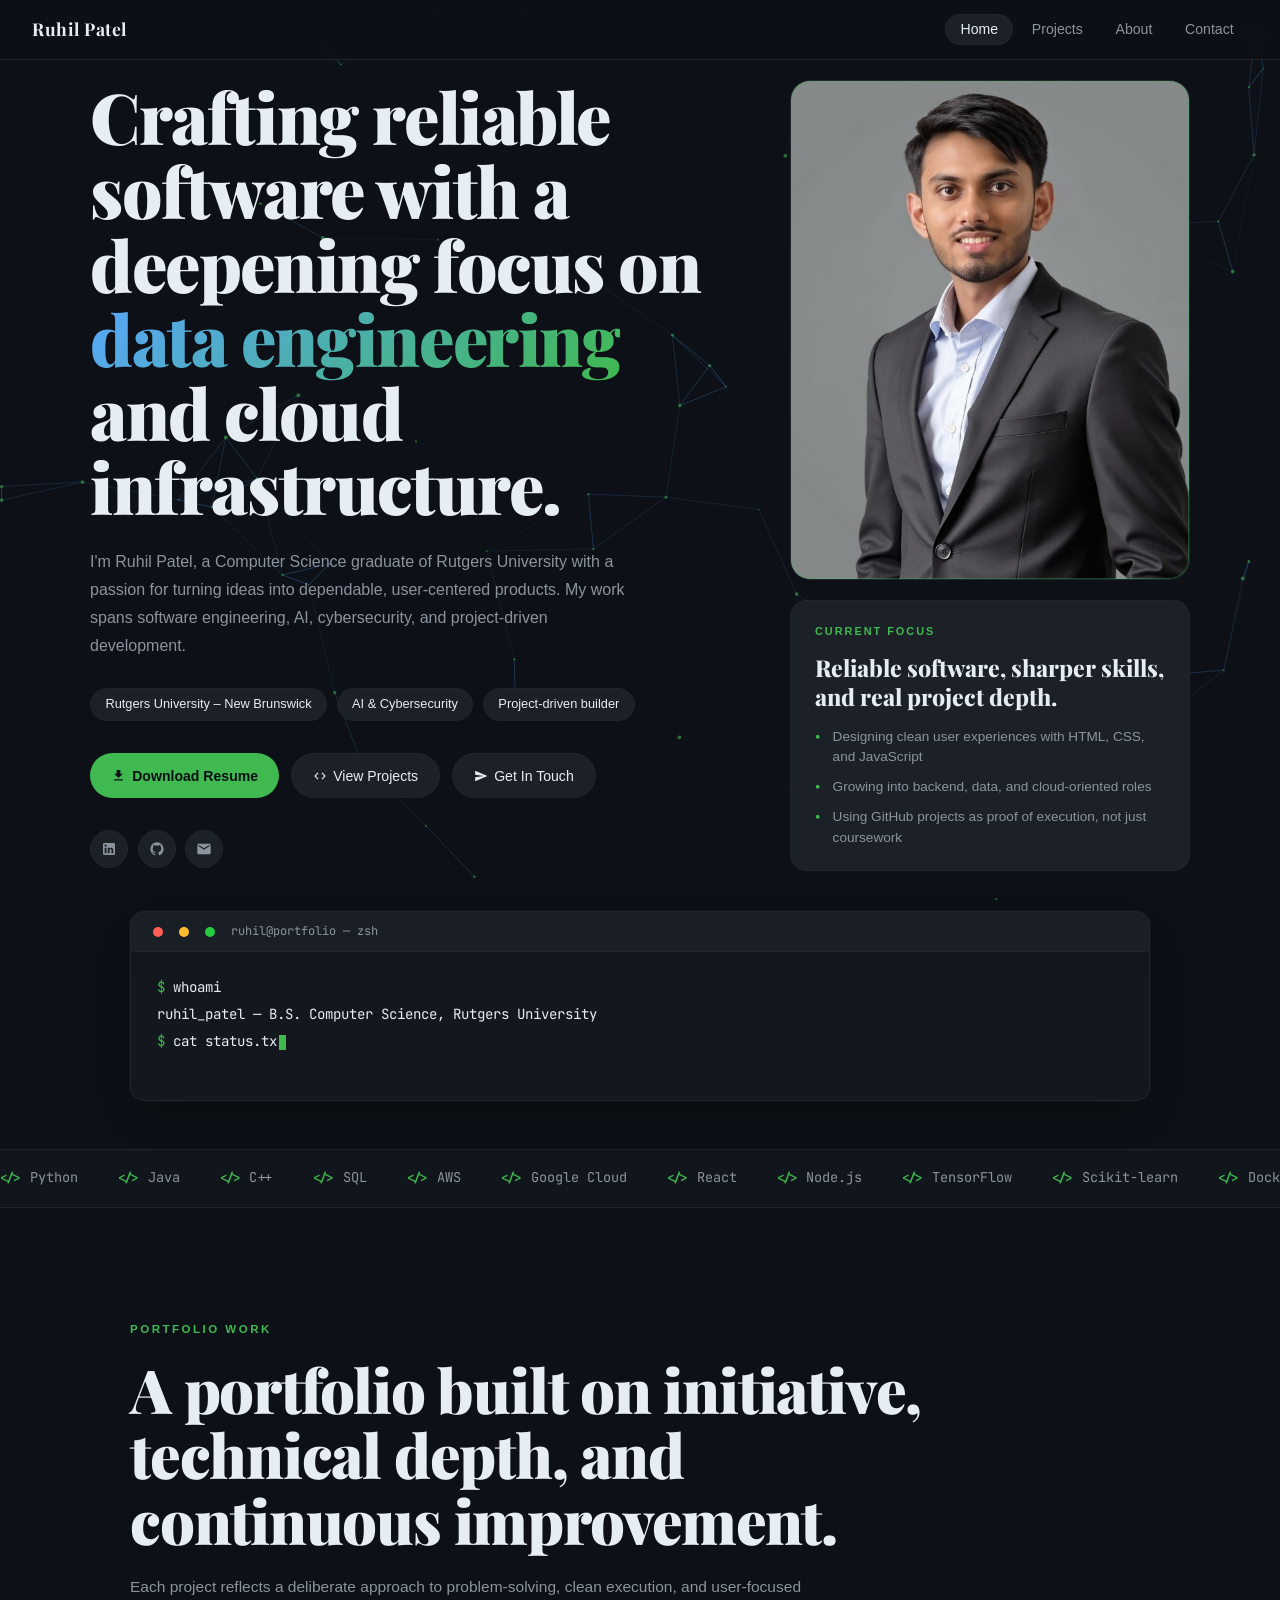
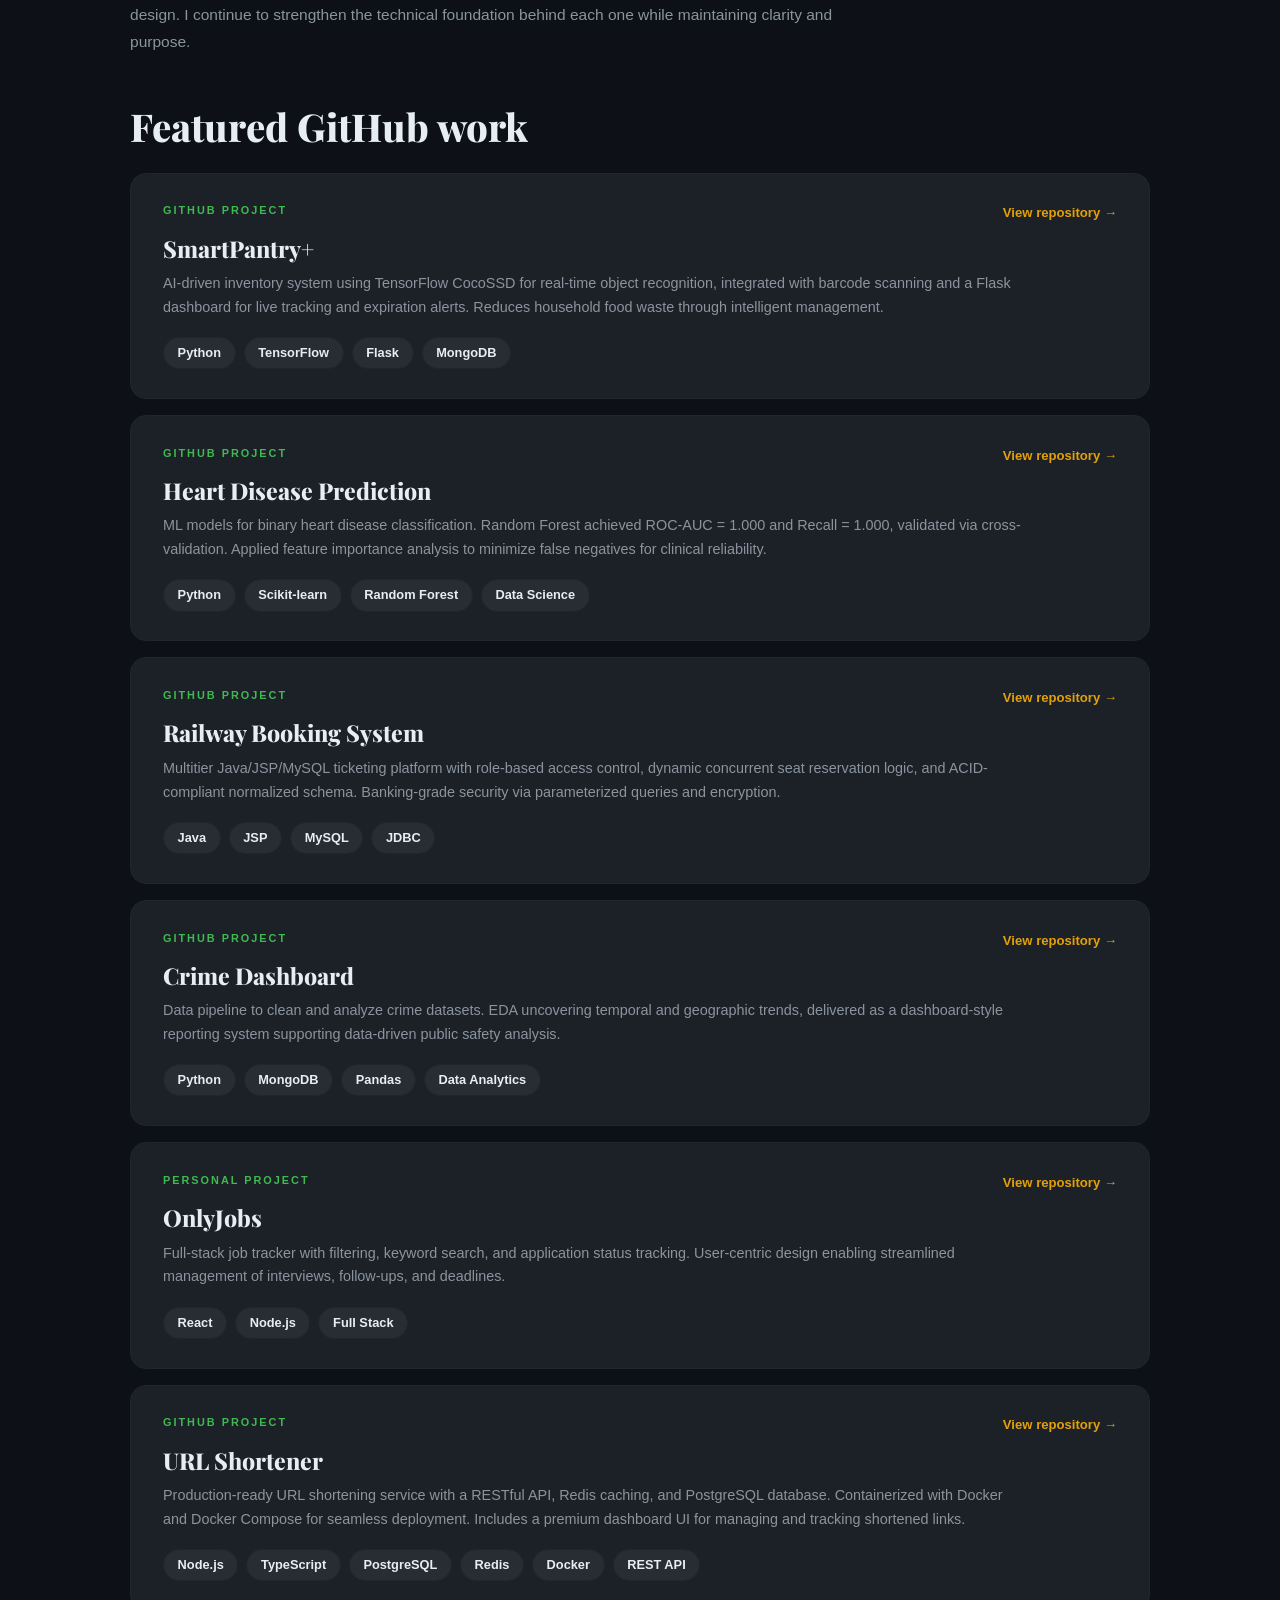
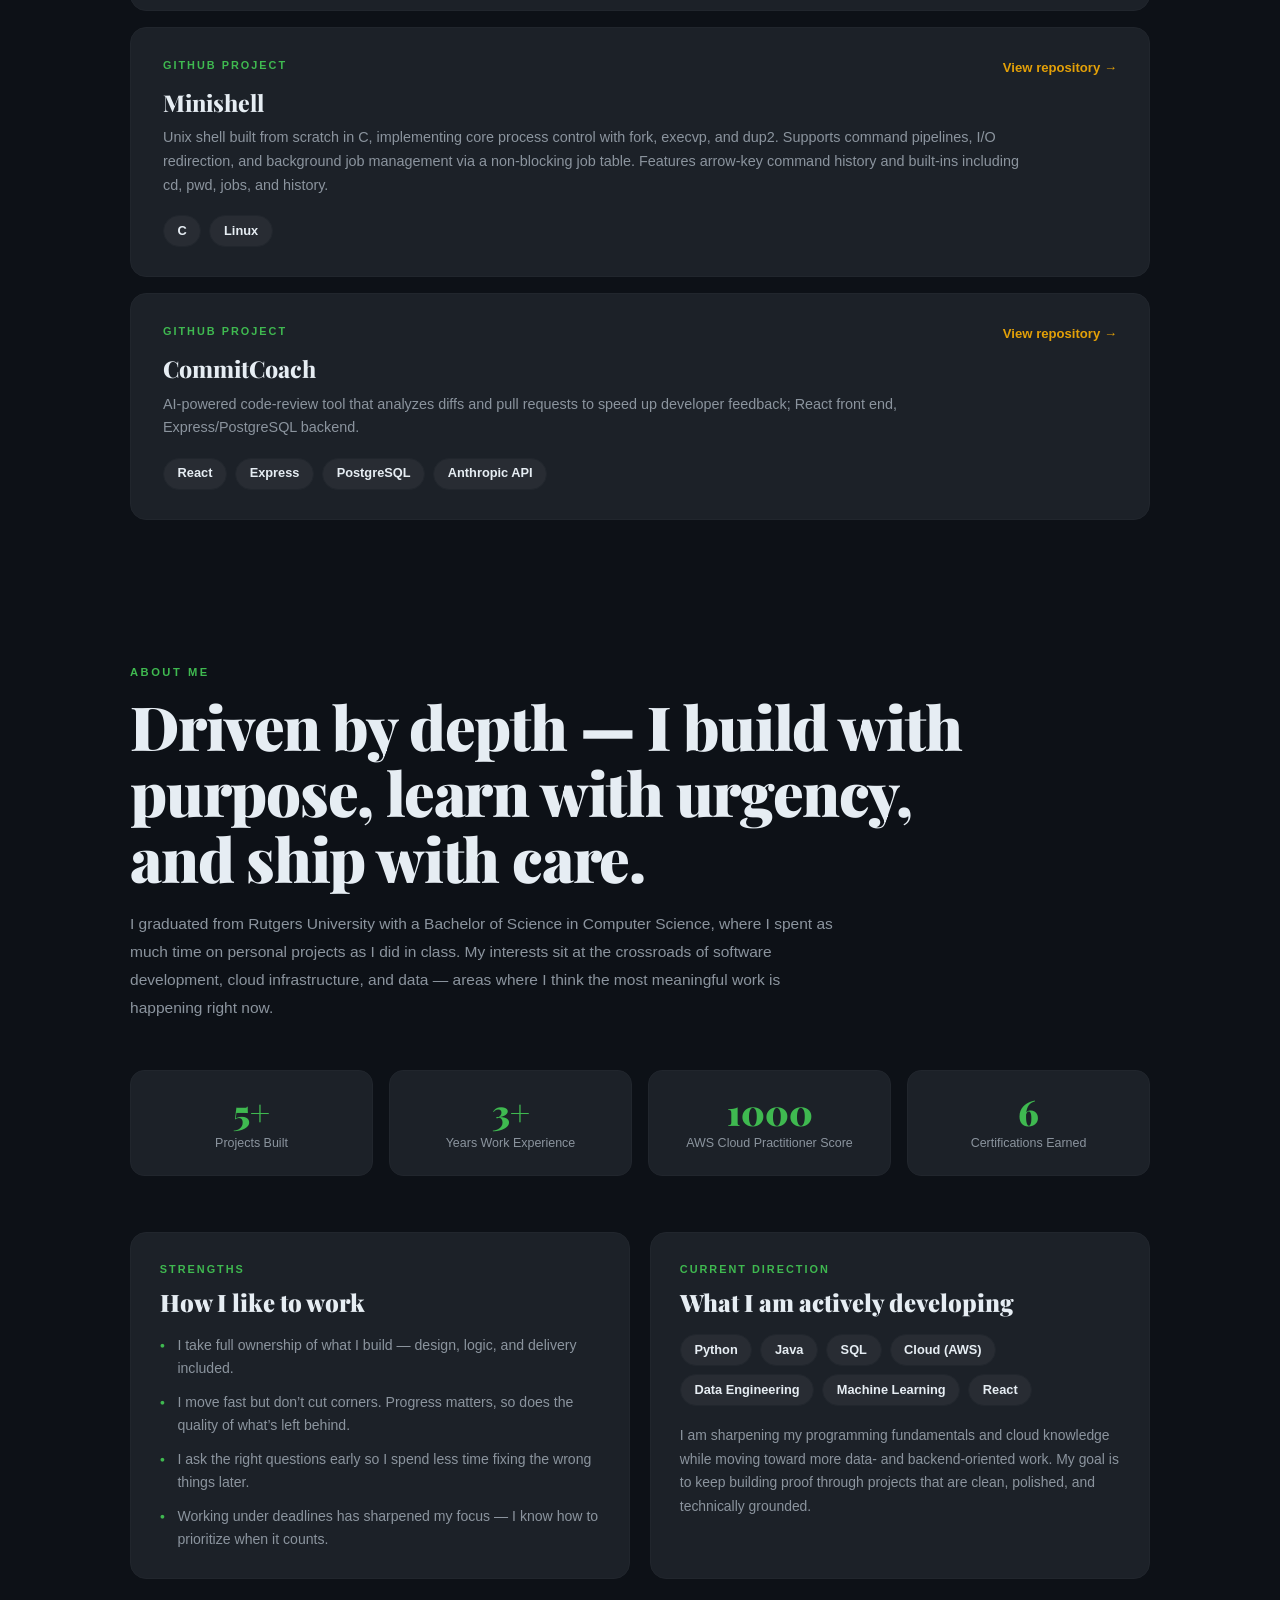
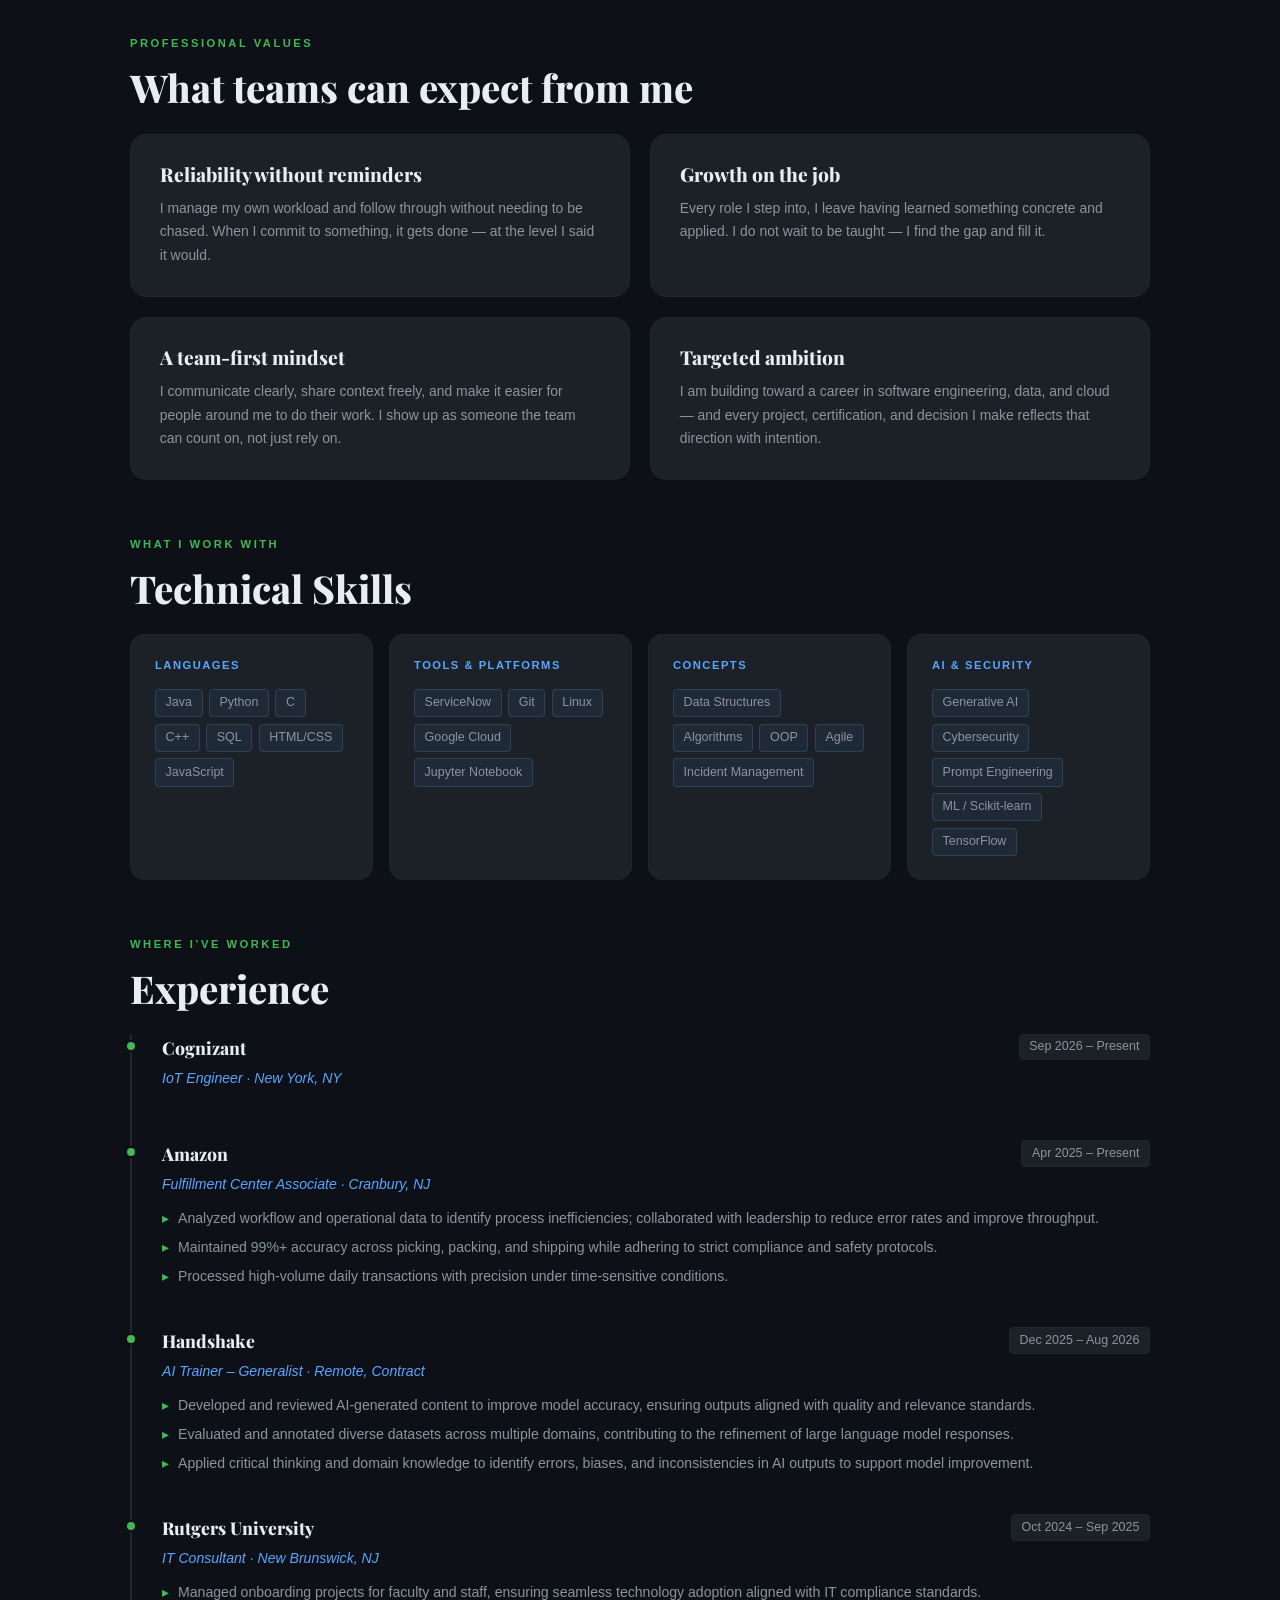
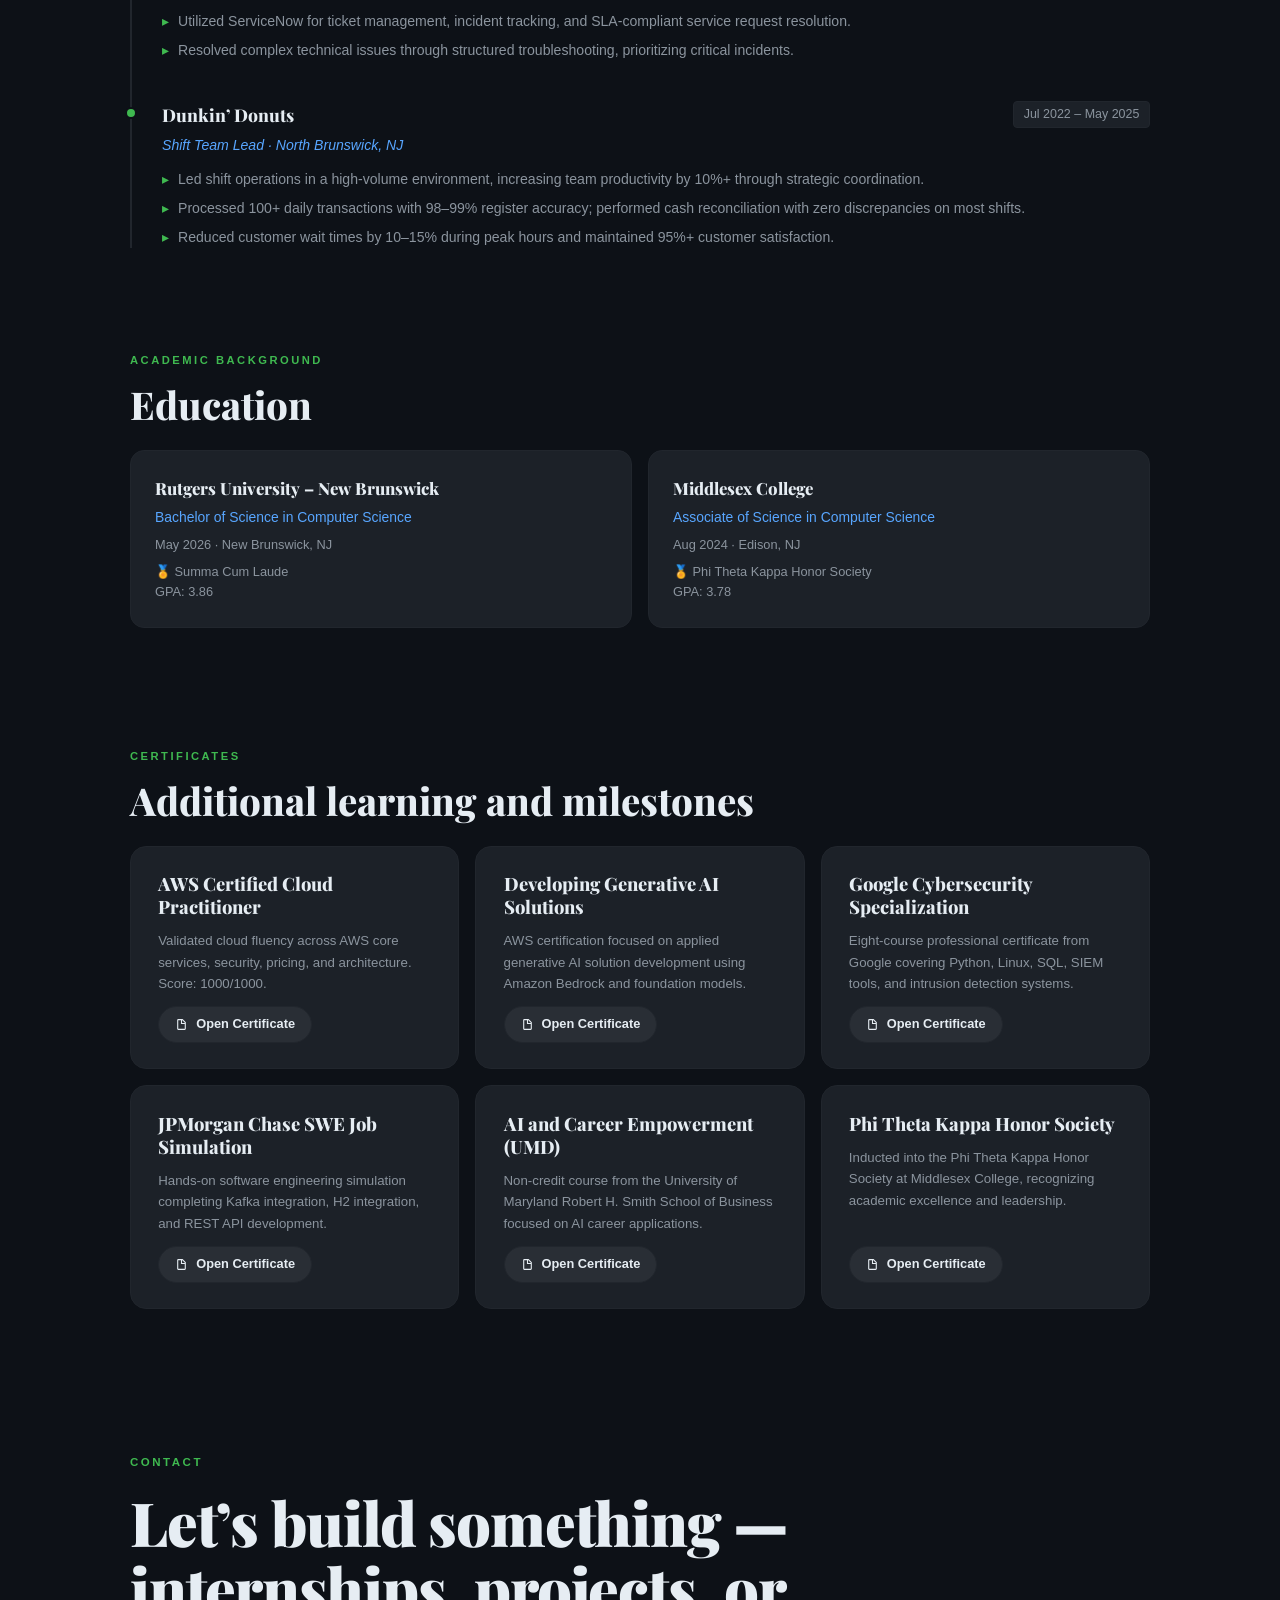
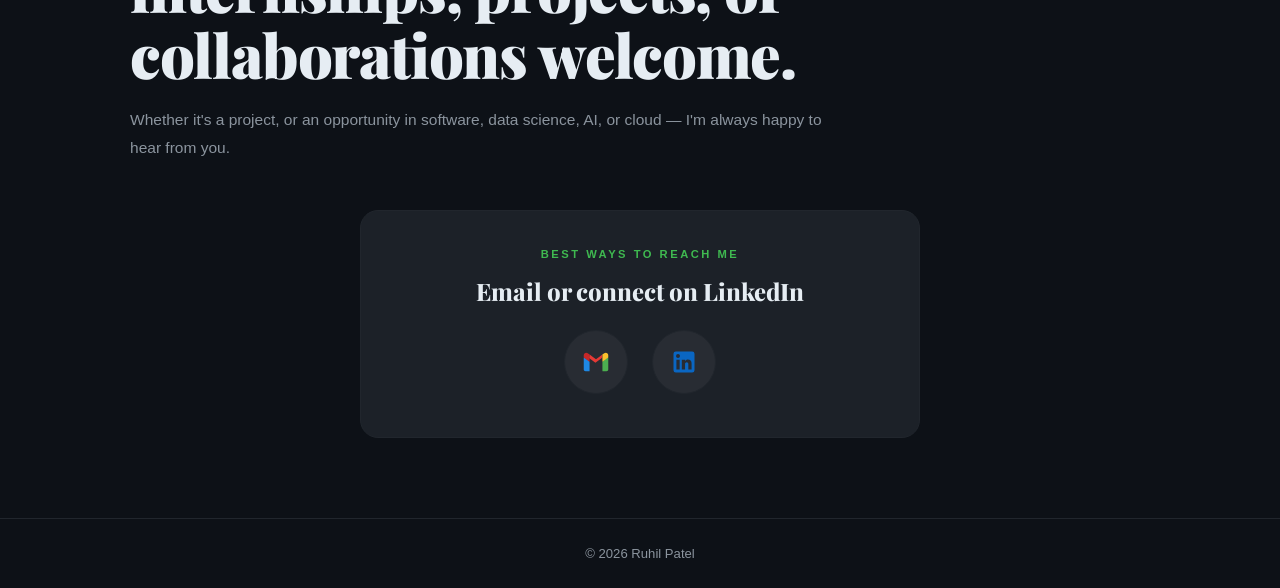
==== commit 3164f15f: "Remove open-to-work messaging from meta tags and terminal widget Not currently seeking roles, so dro" ====
--- a/index.html
+++ b/index.html
@@ -4,13 +4,13 @@
   <meta charset="UTF-8" />
   <meta name="viewport" content="width=device-width, initial-scale=1.0" />
   <title>Ruhil Patel – Software Engineer | Data, Cloud &amp; AI</title>
-  <meta name="description" content="Ruhil Patel is a Computer Science graduate of Rutgers University building reliable software across data engineering, cloud infrastructure, and AI. Open to internships and entry-level roles." />
+  <meta name="description" content="Ruhil Patel is a Computer Science graduate of Rutgers University building reliable software across data engineering, cloud infrastructure, and AI." />
 
   <!-- Open Graph / LinkedIn / Facebook -->
   <meta property="og:type" content="website" />
   <meta property="og:url" content="https://ruhil1807.github.io/" />
   <meta property="og:title" content="Ruhil Patel – Software Engineer | Data, Cloud & AI" />
-  <meta property="og:description" content="Computer Science graduate of Rutgers University crafting reliable software with a focus on data engineering, cloud infrastructure, and AI. Open to internships and entry-level opportunities." />
+  <meta property="og:description" content="Computer Science graduate of Rutgers University crafting reliable software with a focus on data engineering, cloud infrastructure, and AI." />
   <meta property="og:image" content="https://ruhil1807.github.io/assets/img/og-banner.jpg" />
   <meta property="og:image:width" content="1200" />
   <meta property="og:image:height" content="630" />
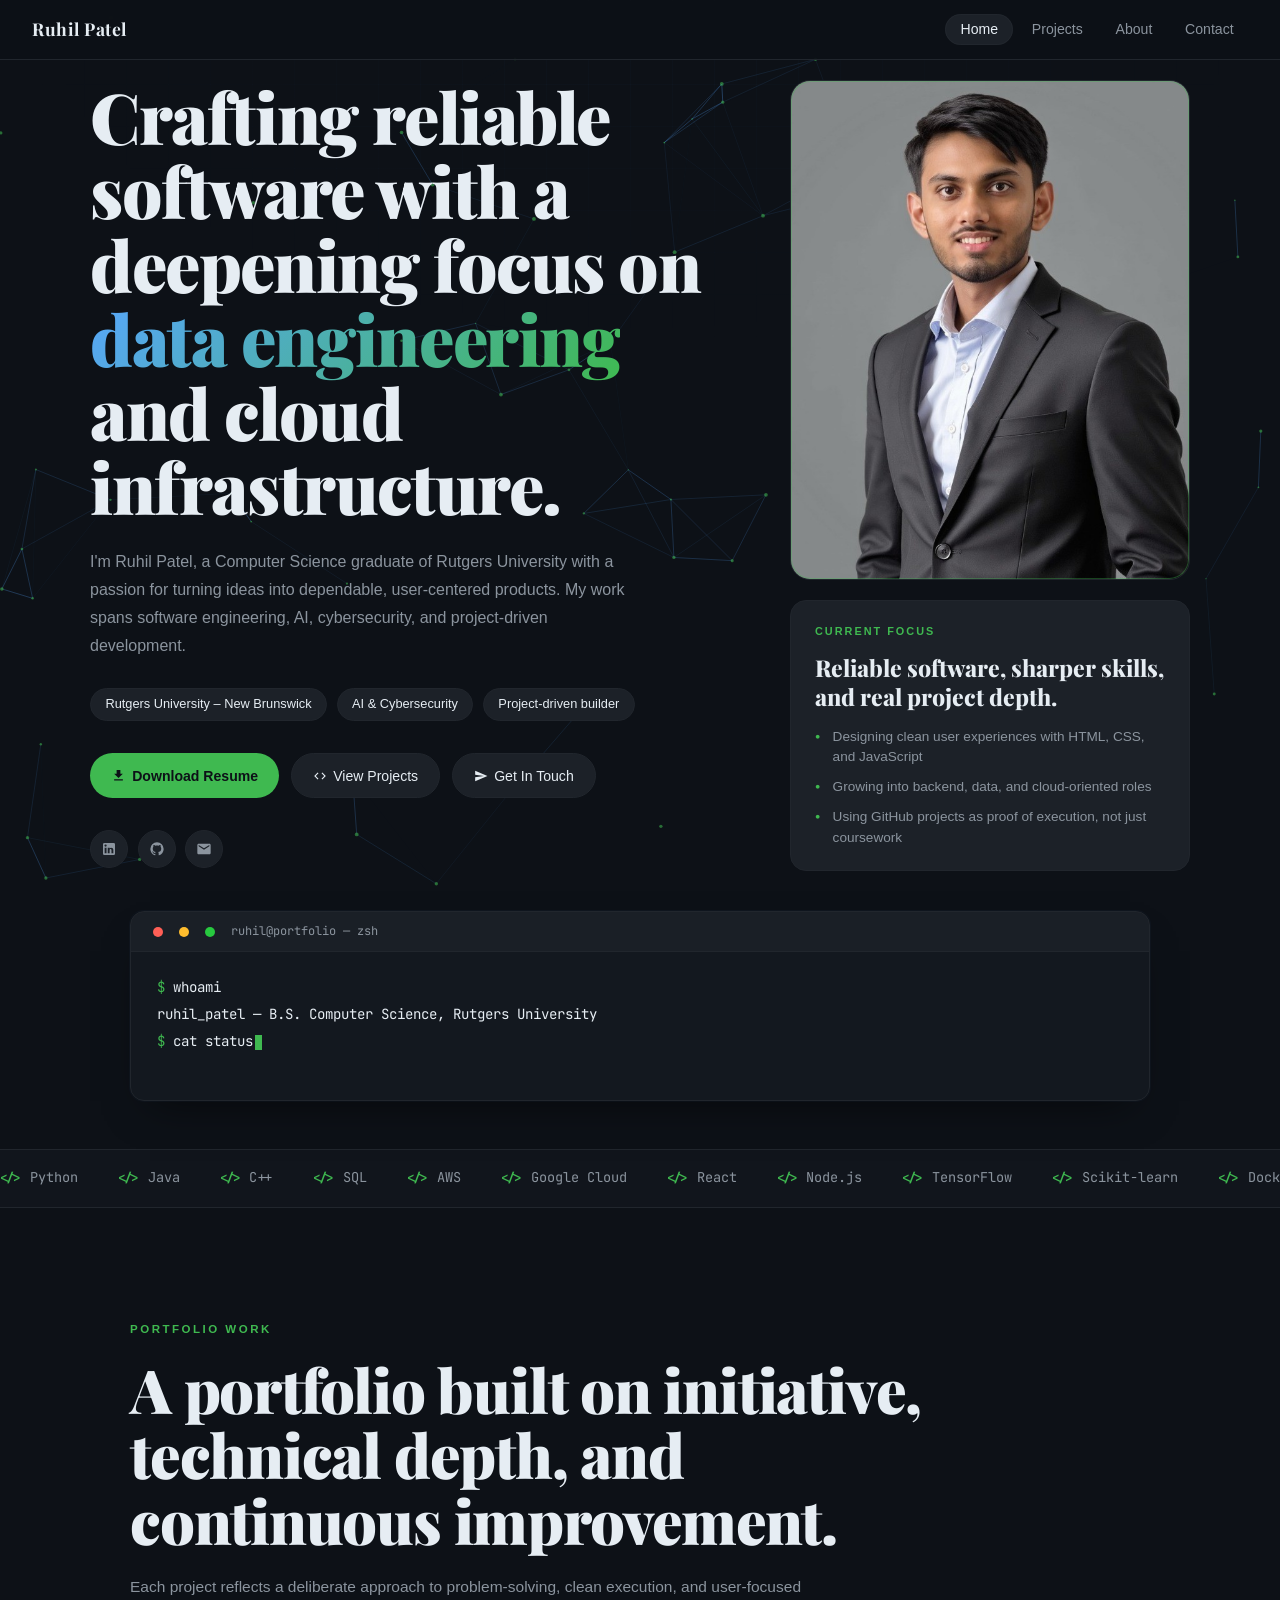
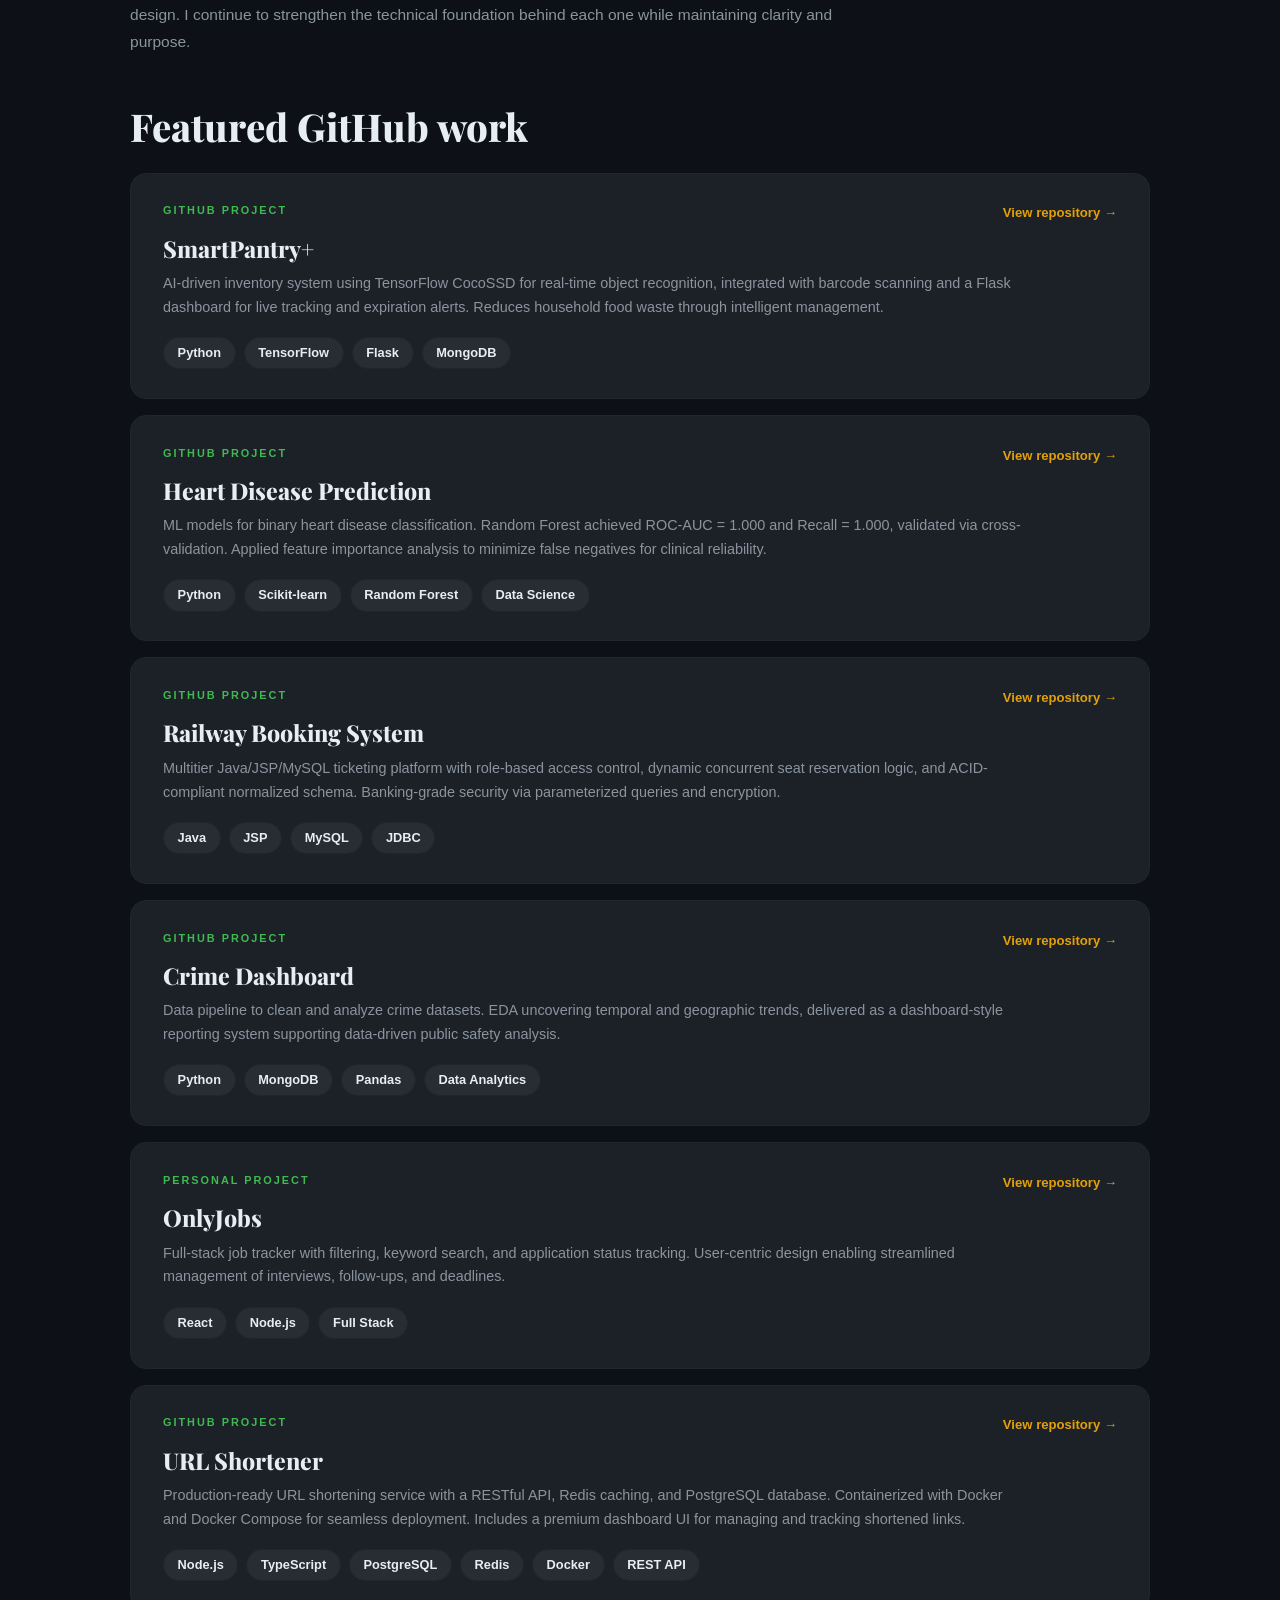
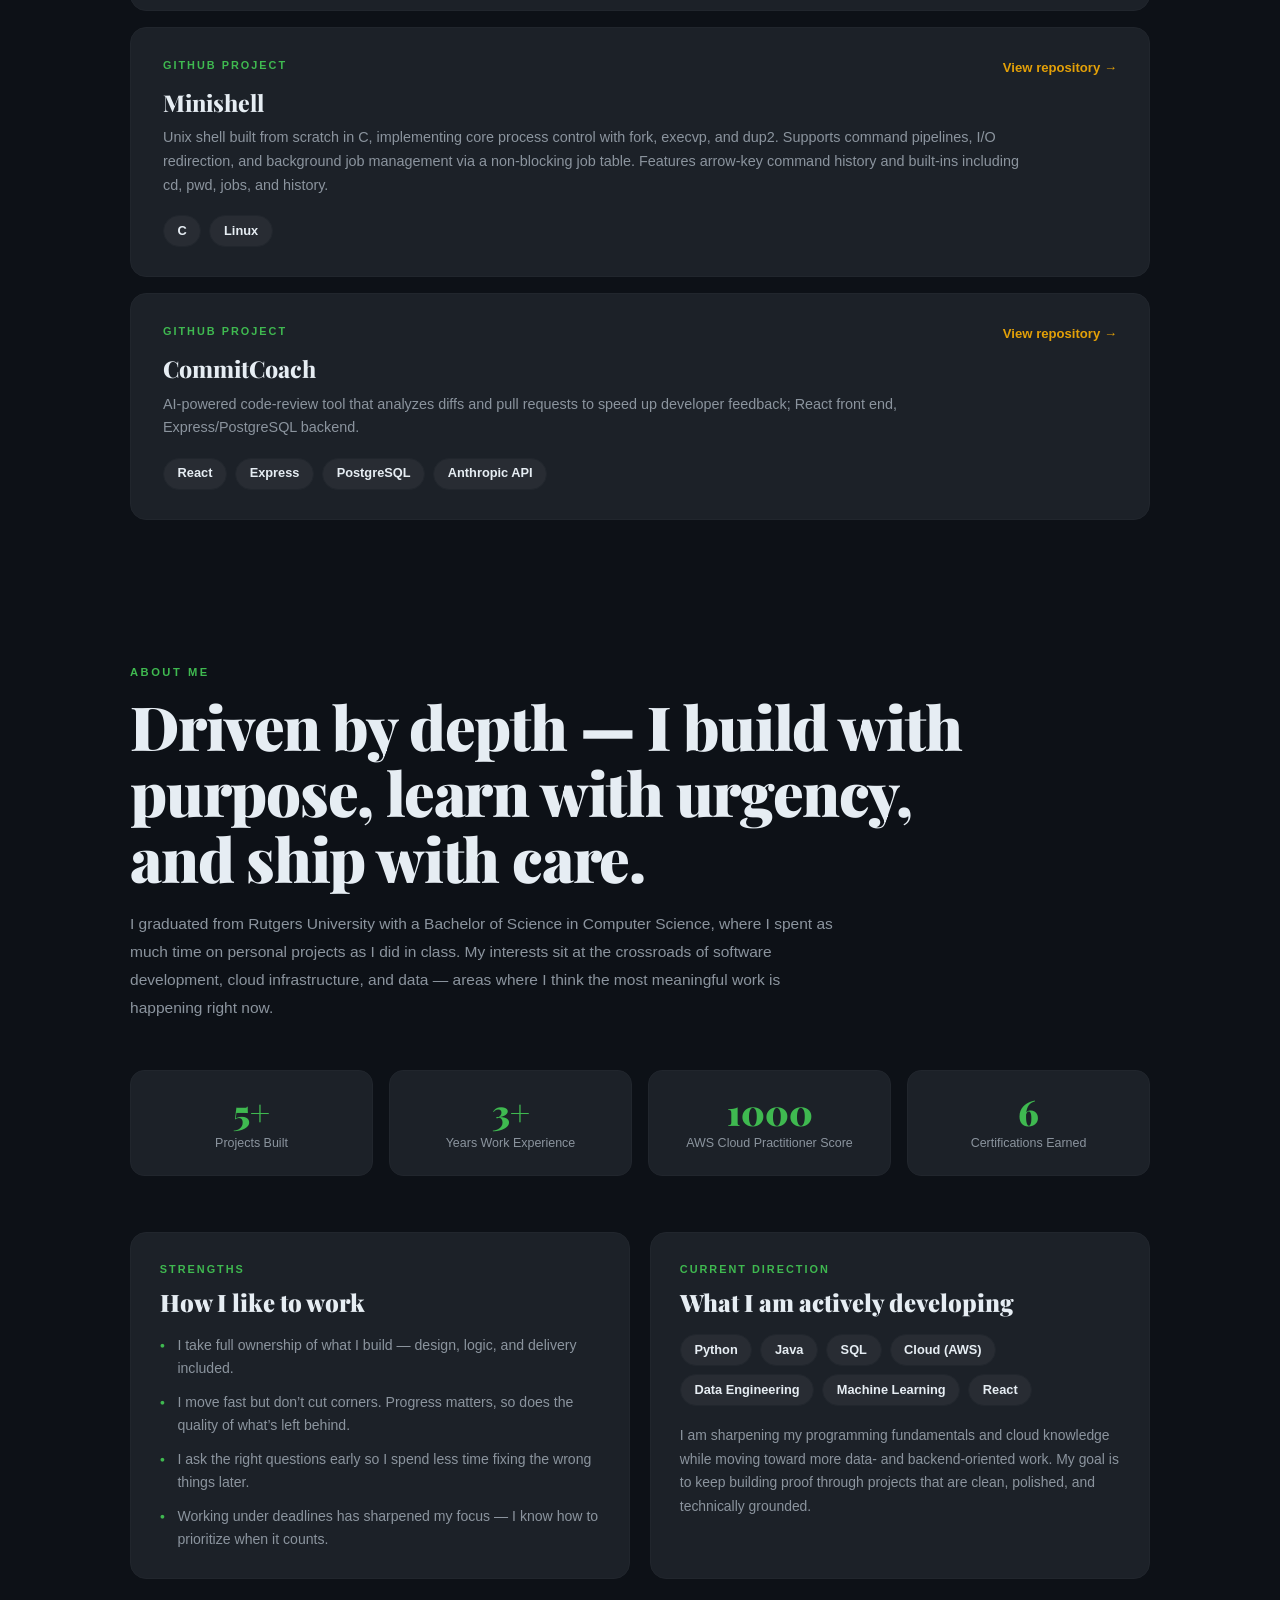
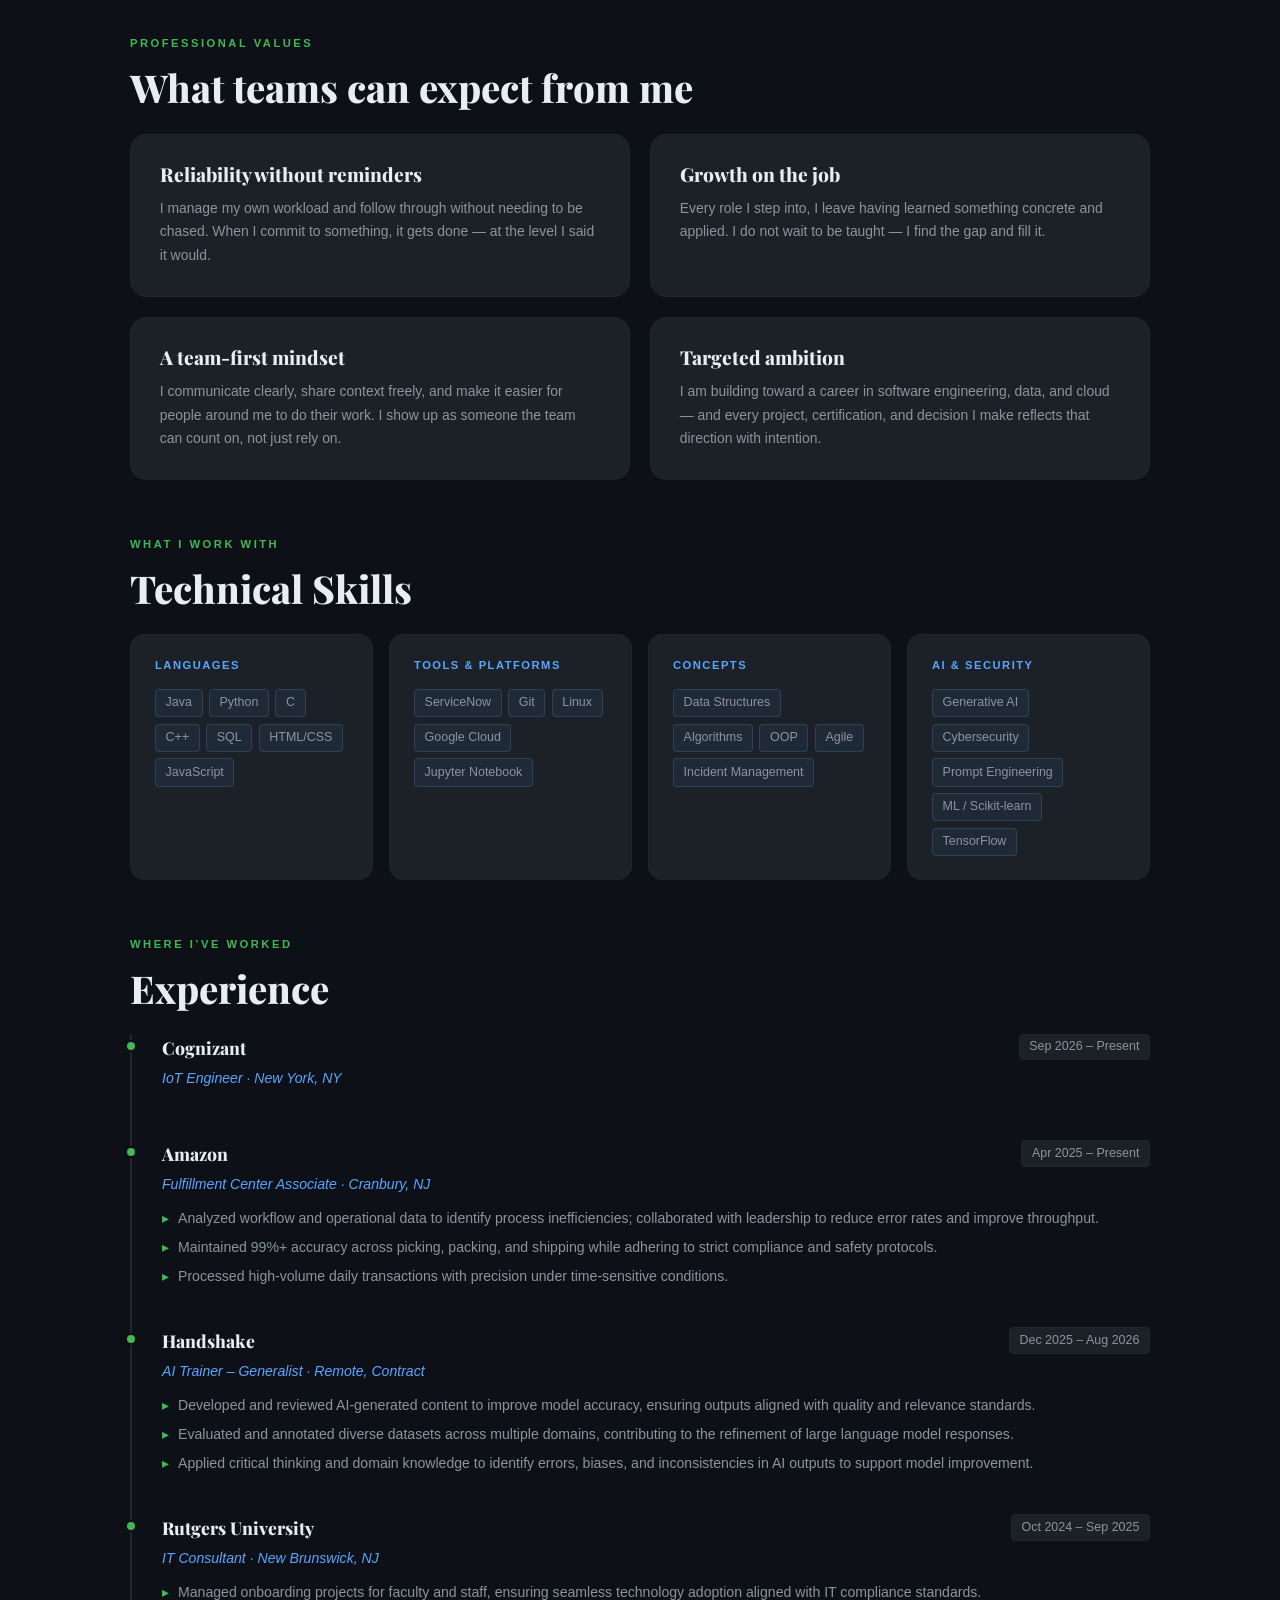
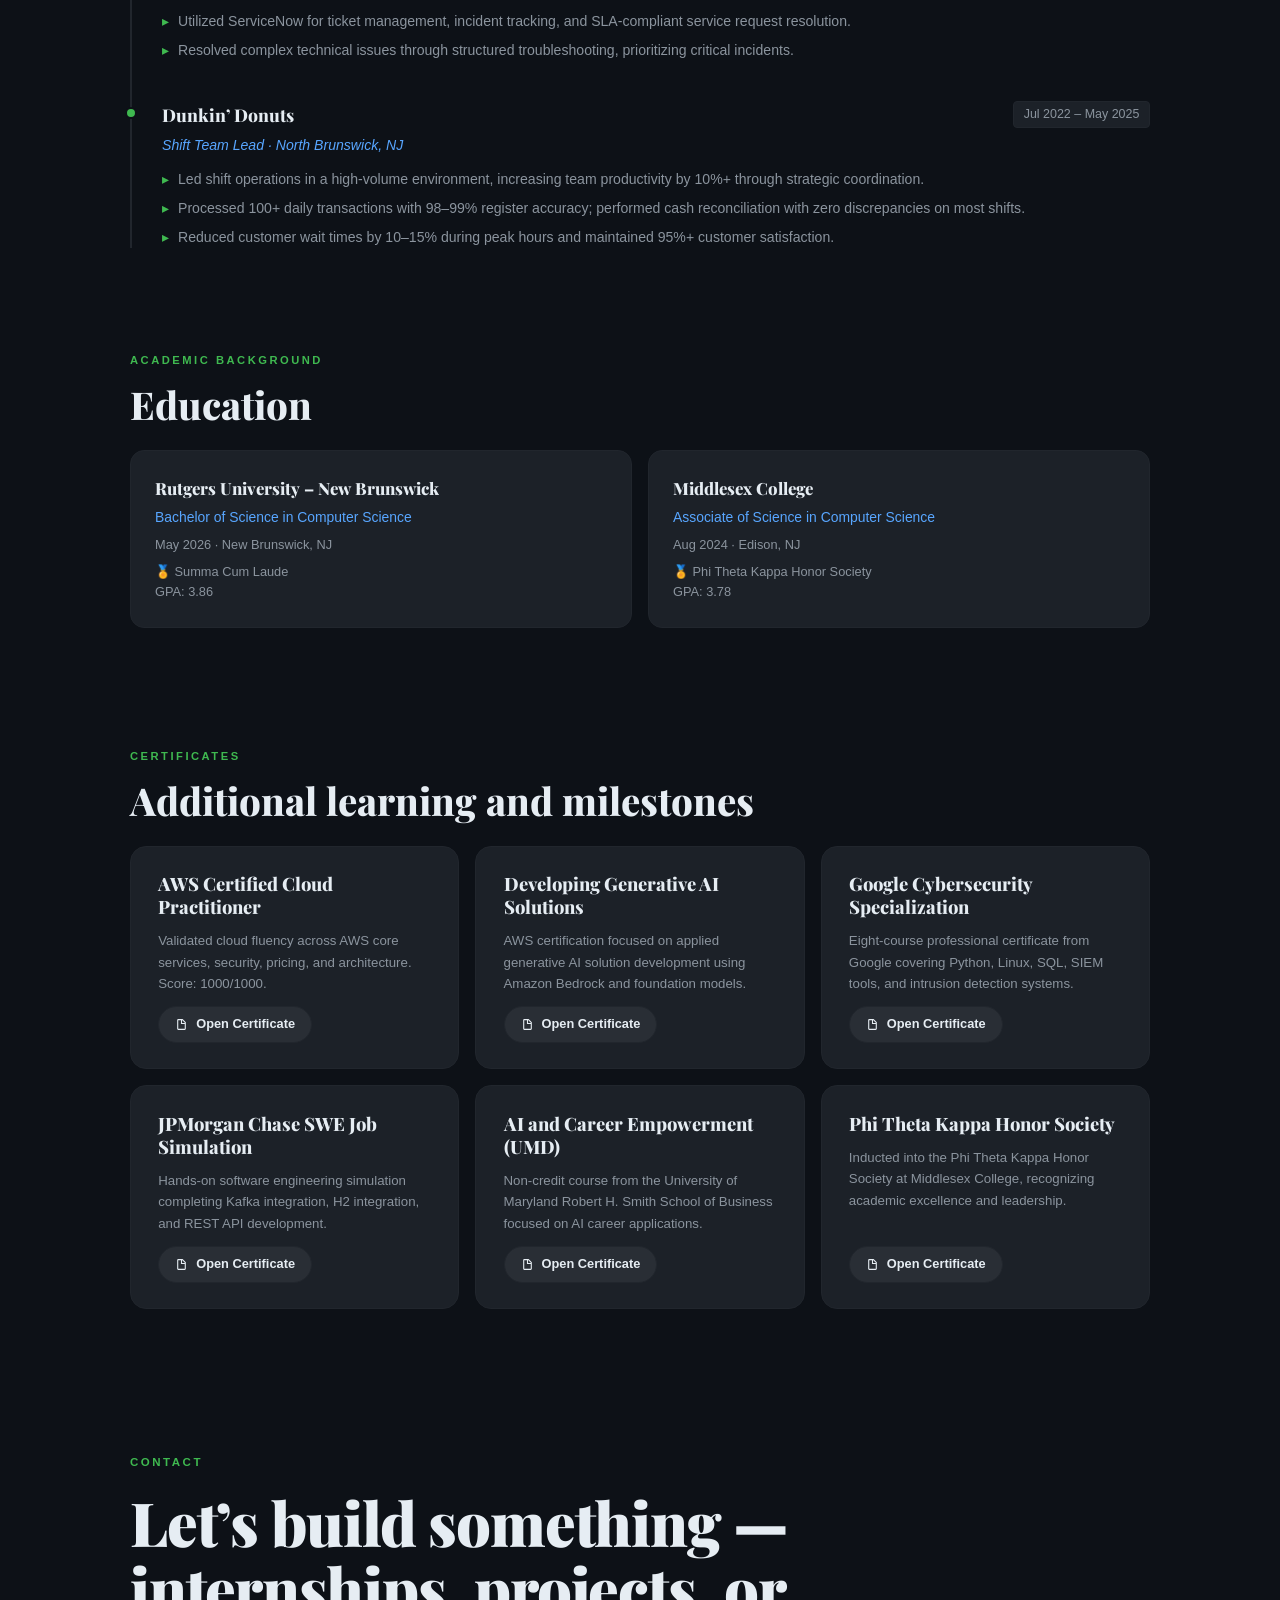
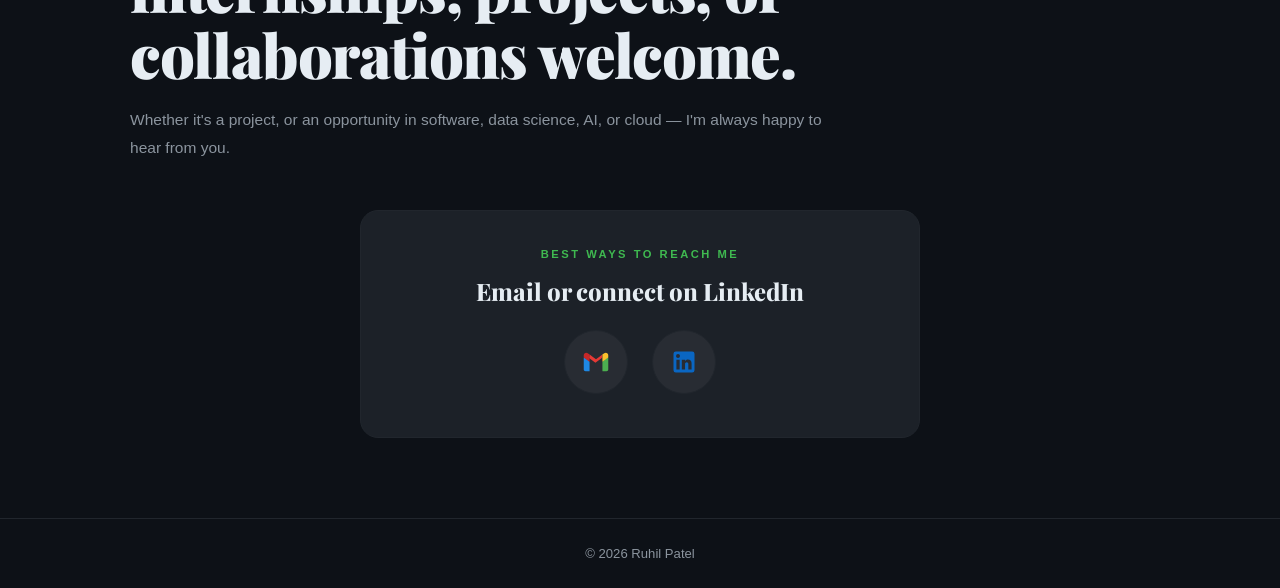
==== commit 46732fe1: "Update title to IoT Engineer across page and social tags Regenerate the OG social-preview banner and" ====
--- a/index.html
+++ b/index.html
@@ -3,13 +3,13 @@
 <head>
   <meta charset="UTF-8" />
   <meta name="viewport" content="width=device-width, initial-scale=1.0" />
-  <title>Ruhil Patel – Software Engineer | Data, Cloud &amp; AI</title>
+  <title>Ruhil Patel – IoT Engineer | Data, Cloud &amp; AI</title>
   <meta name="description" content="Ruhil Patel is a Computer Science graduate of Rutgers University building reliable software across data engineering, cloud infrastructure, and AI." />
 
   <!-- Open Graph / LinkedIn / Facebook -->
   <meta property="og:type" content="website" />
   <meta property="og:url" content="https://ruhil1807.github.io/" />
-  <meta property="og:title" content="Ruhil Patel – Software Engineer | Data, Cloud & AI" />
+  <meta property="og:title" content="Ruhil Patel – IoT Engineer | Data, Cloud & AI" />
   <meta property="og:description" content="Computer Science graduate of Rutgers University crafting reliable software with a focus on data engineering, cloud infrastructure, and AI." />
   <meta property="og:image" content="https://ruhil1807.github.io/assets/img/og-banner.jpg" />
   <meta property="og:image:width" content="1200" />
@@ -18,7 +18,7 @@
 
   <!-- Twitter -->
   <meta name="twitter:card" content="summary_large_image" />
-  <meta name="twitter:title" content="Ruhil Patel – Software Engineer | Data, Cloud & AI" />
+  <meta name="twitter:title" content="Ruhil Patel – IoT Engineer | Data, Cloud & AI" />
   <meta name="twitter:description" content="Computer Science graduate of Rutgers University crafting reliable software with a focus on data engineering, cloud infrastructure, and AI." />
   <meta name="twitter:image" content="https://ruhil1807.github.io/assets/img/og-banner.jpg" />
 
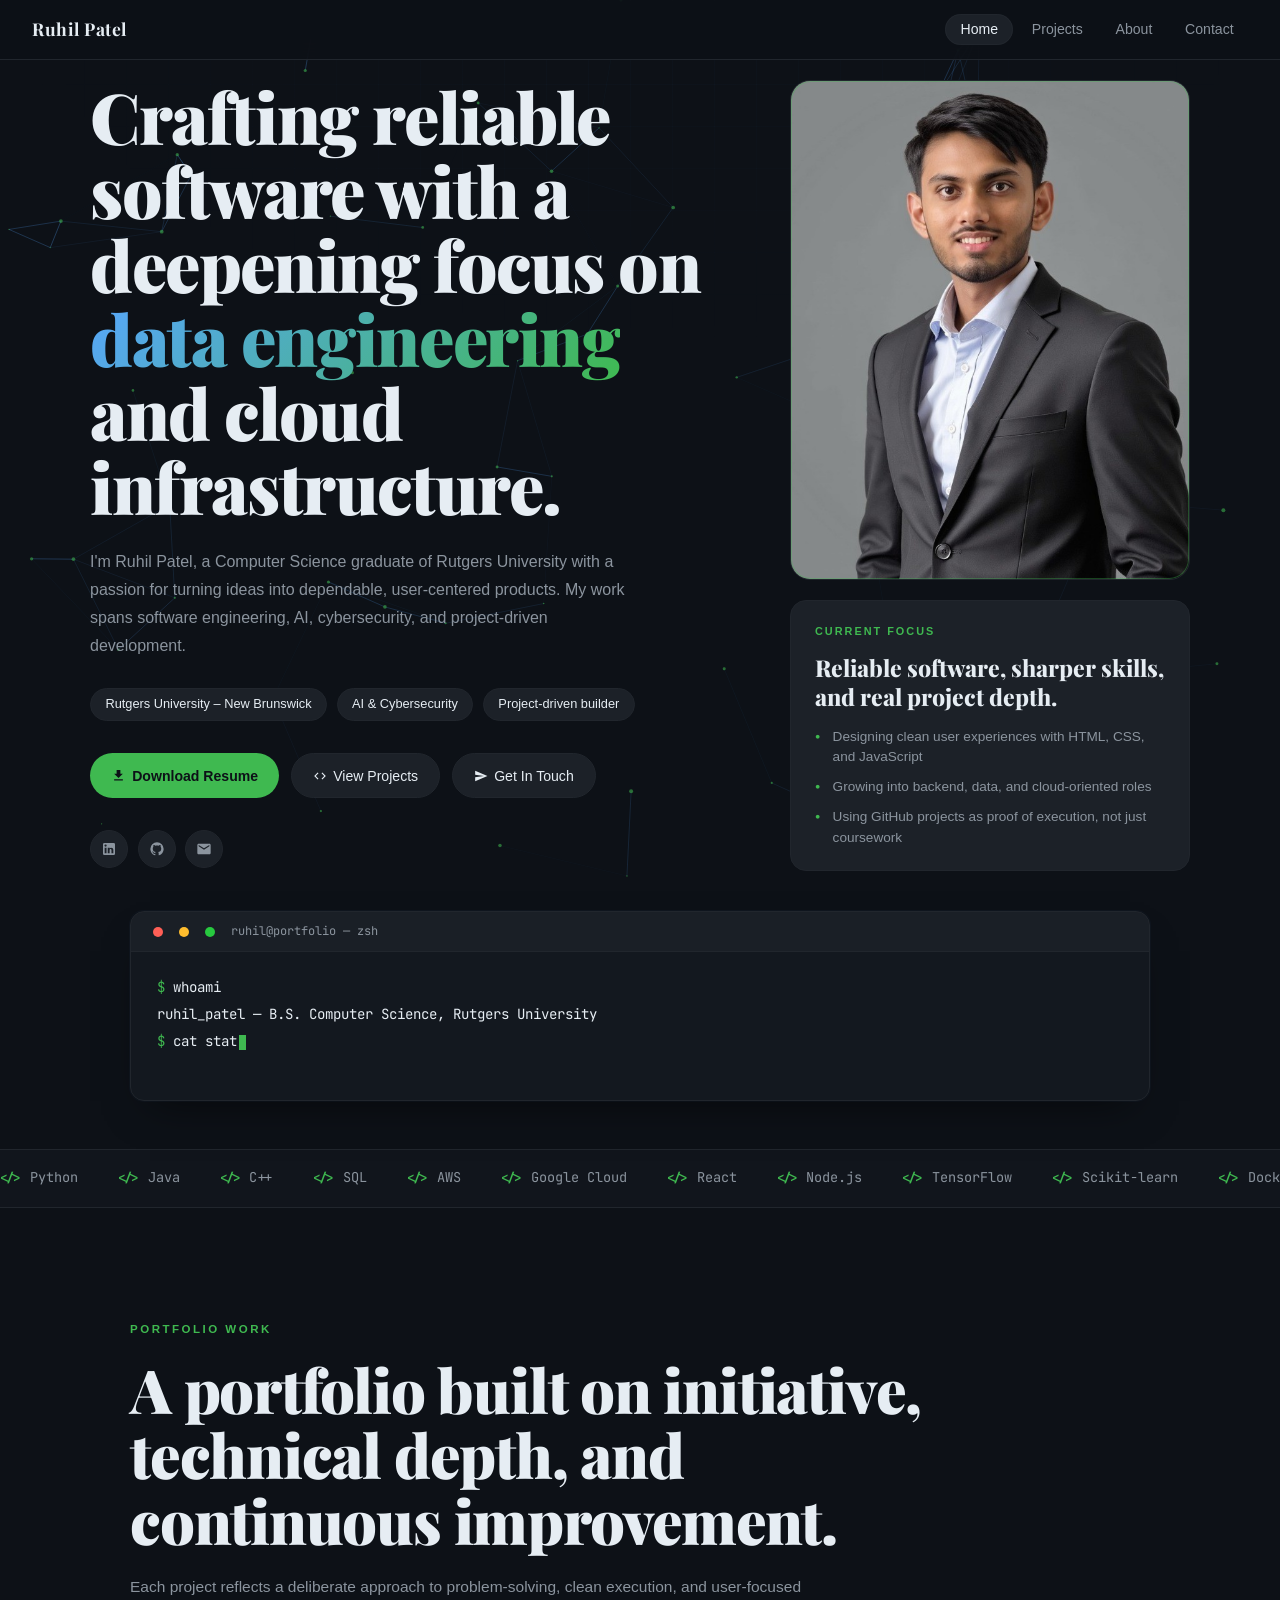
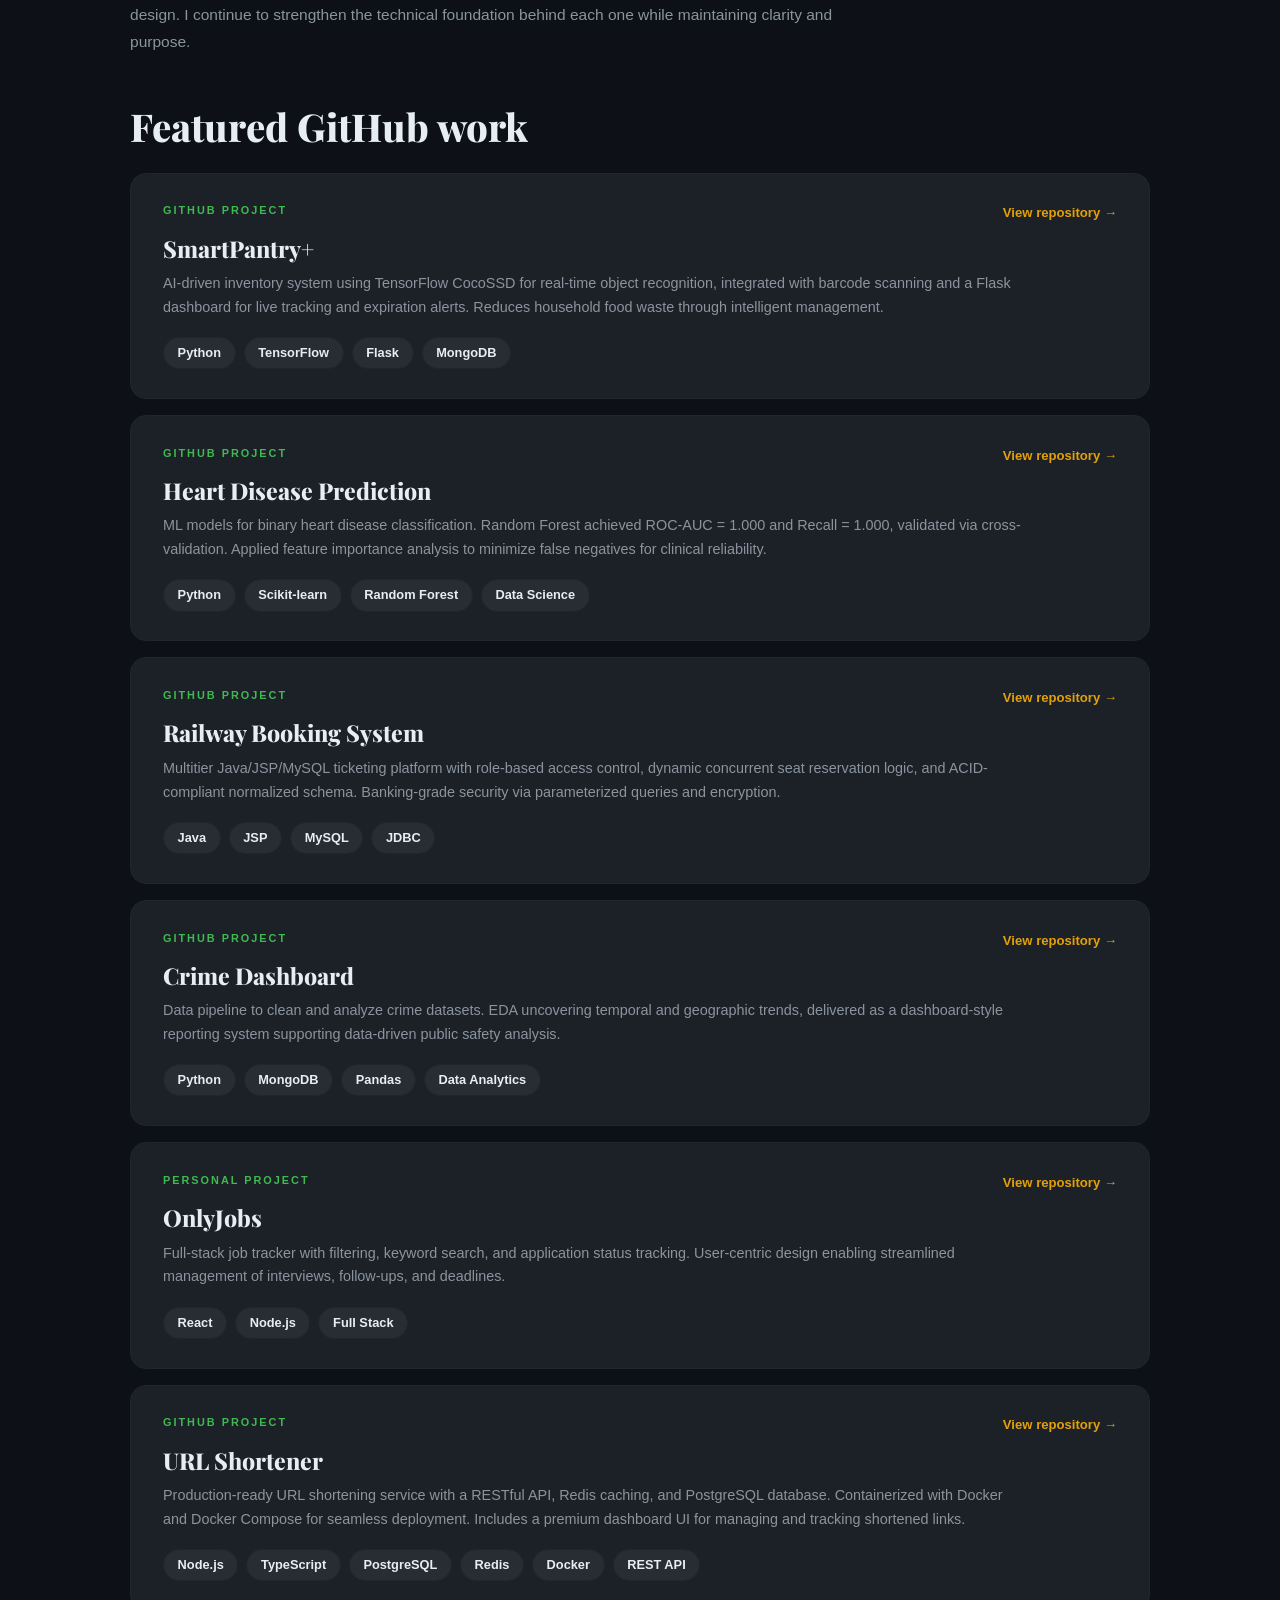
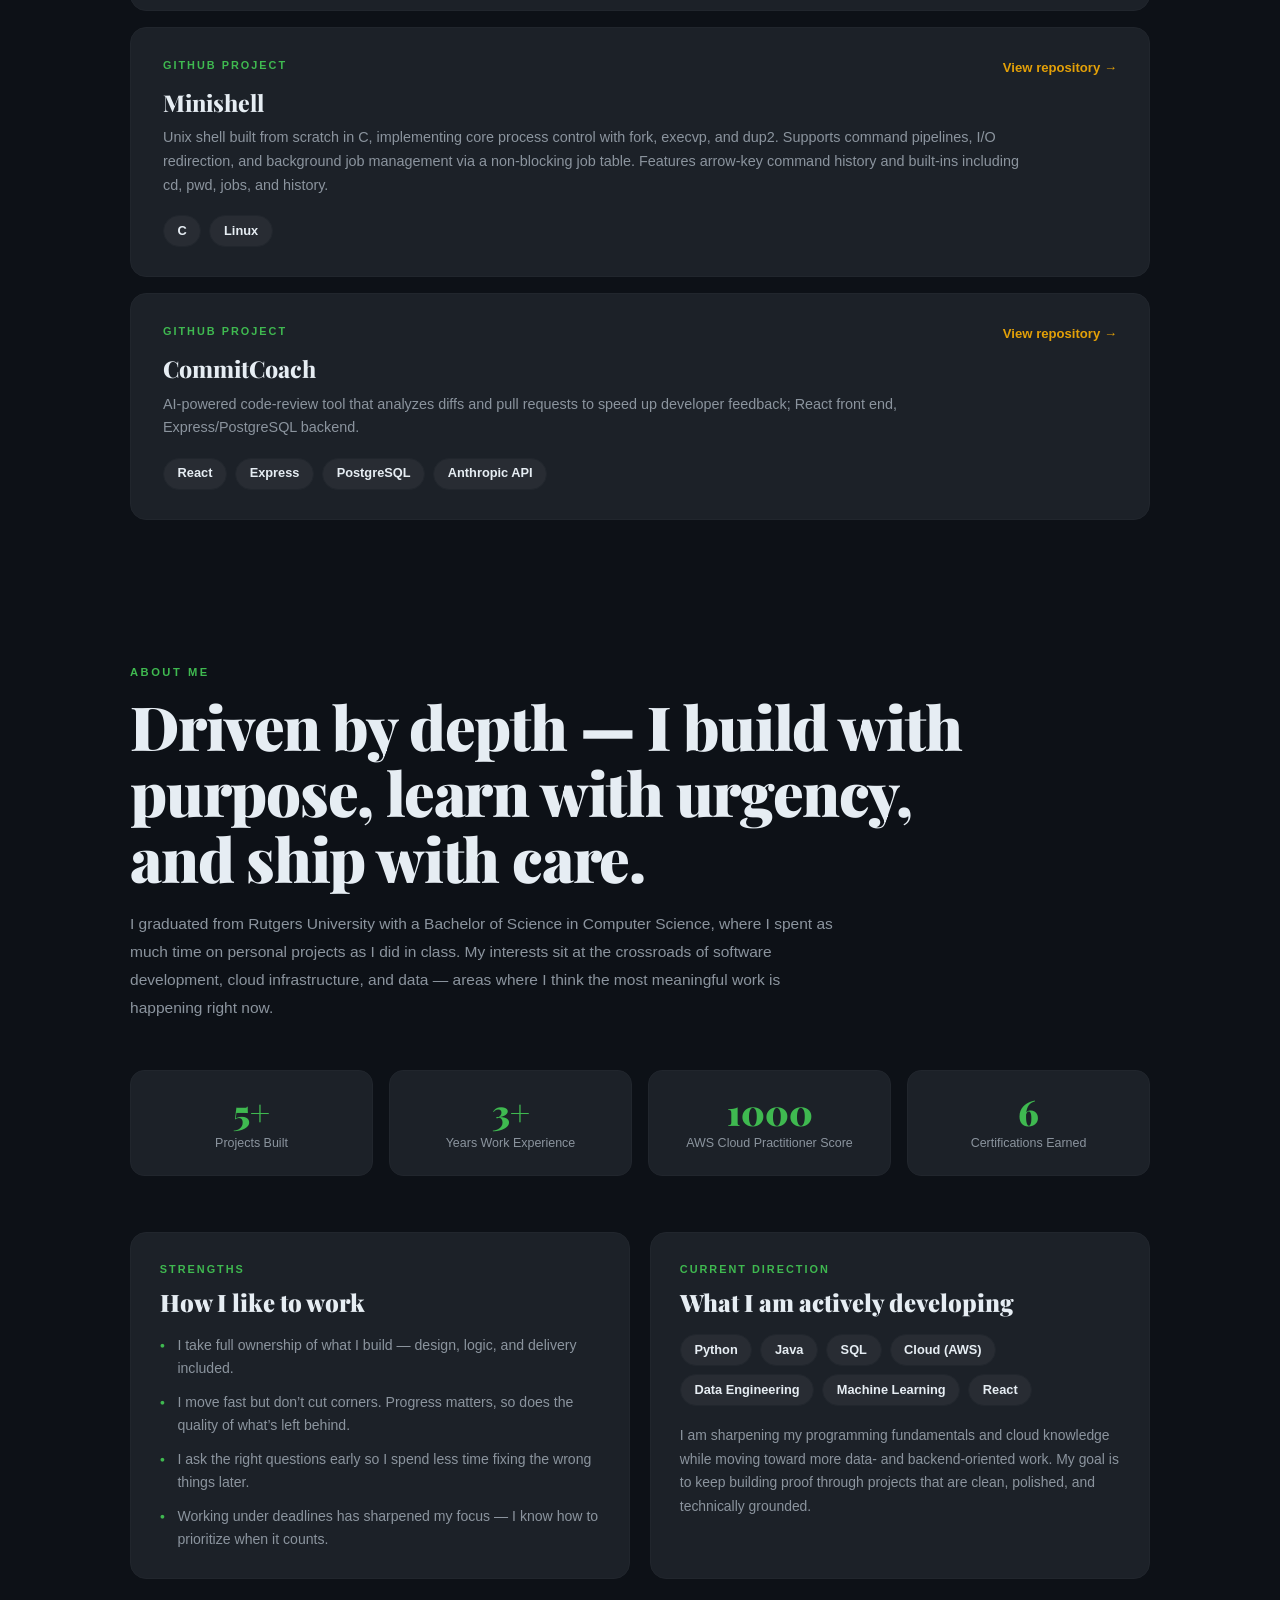
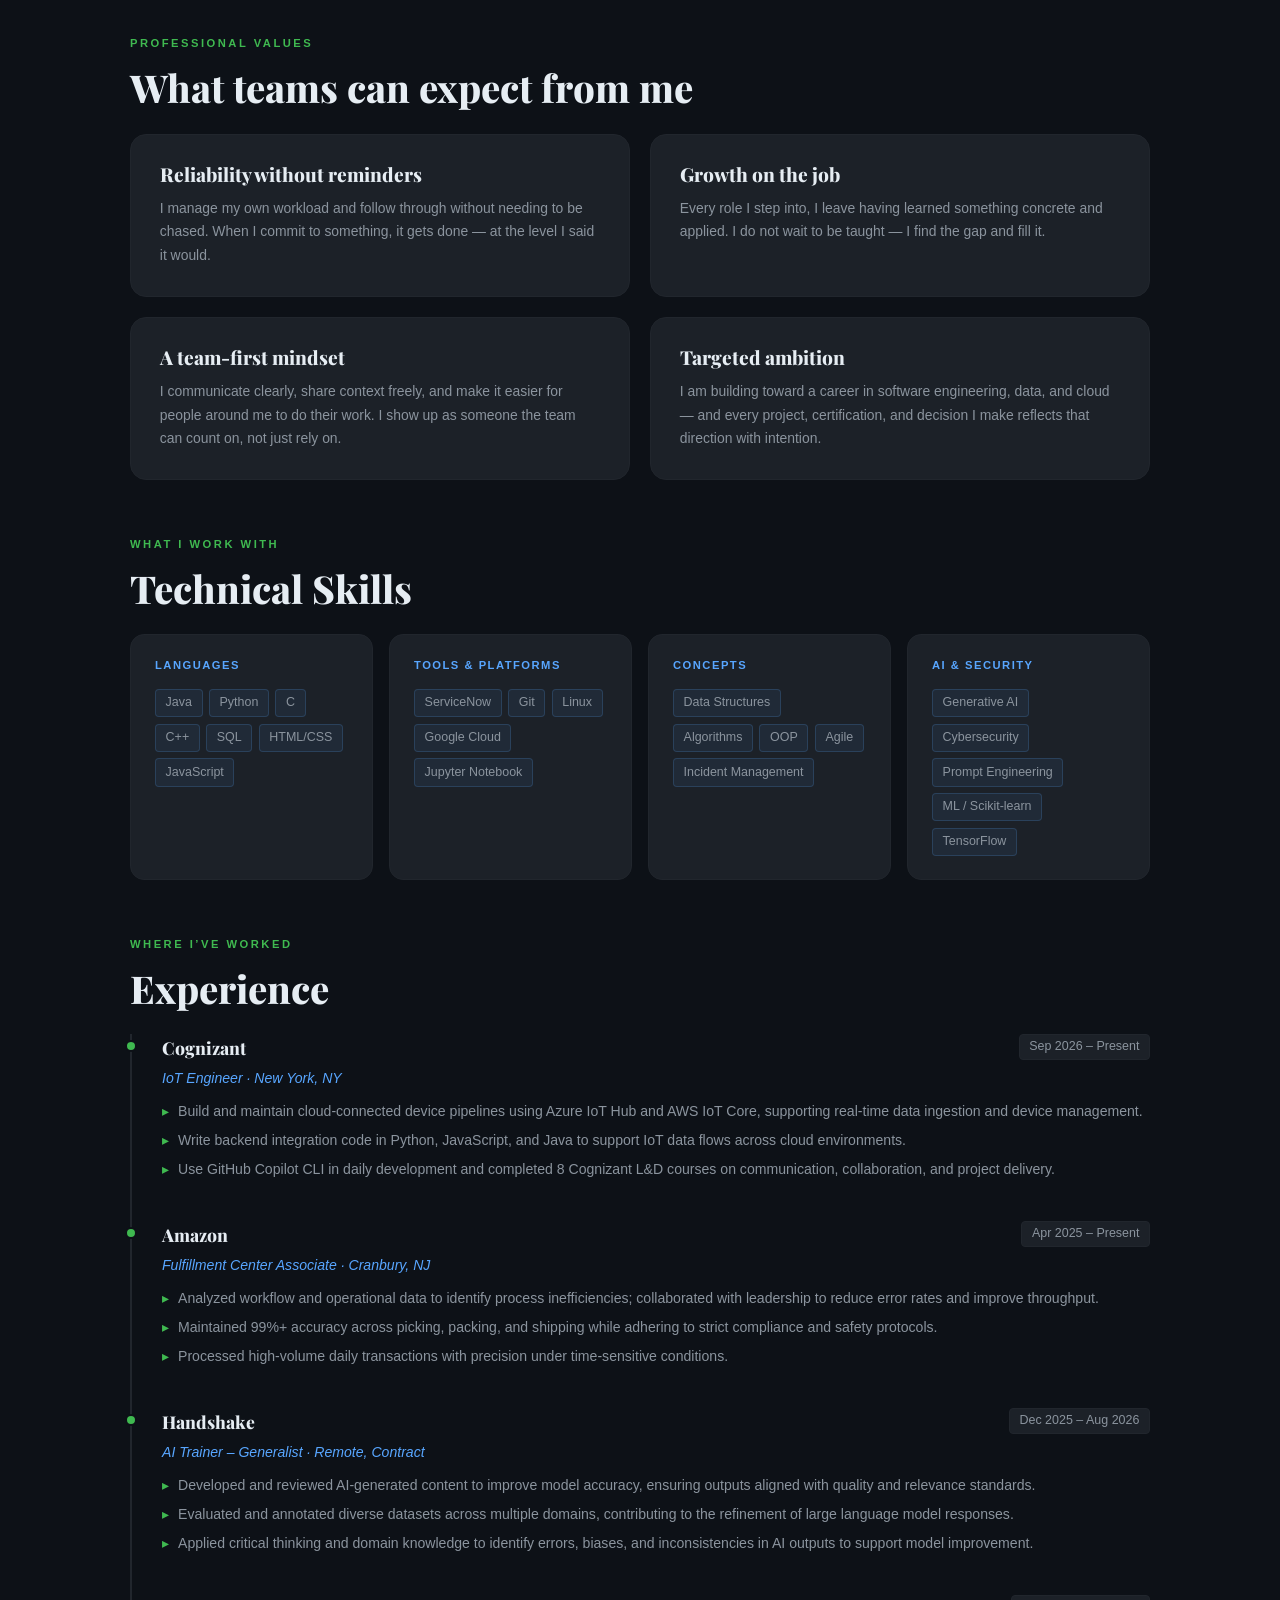
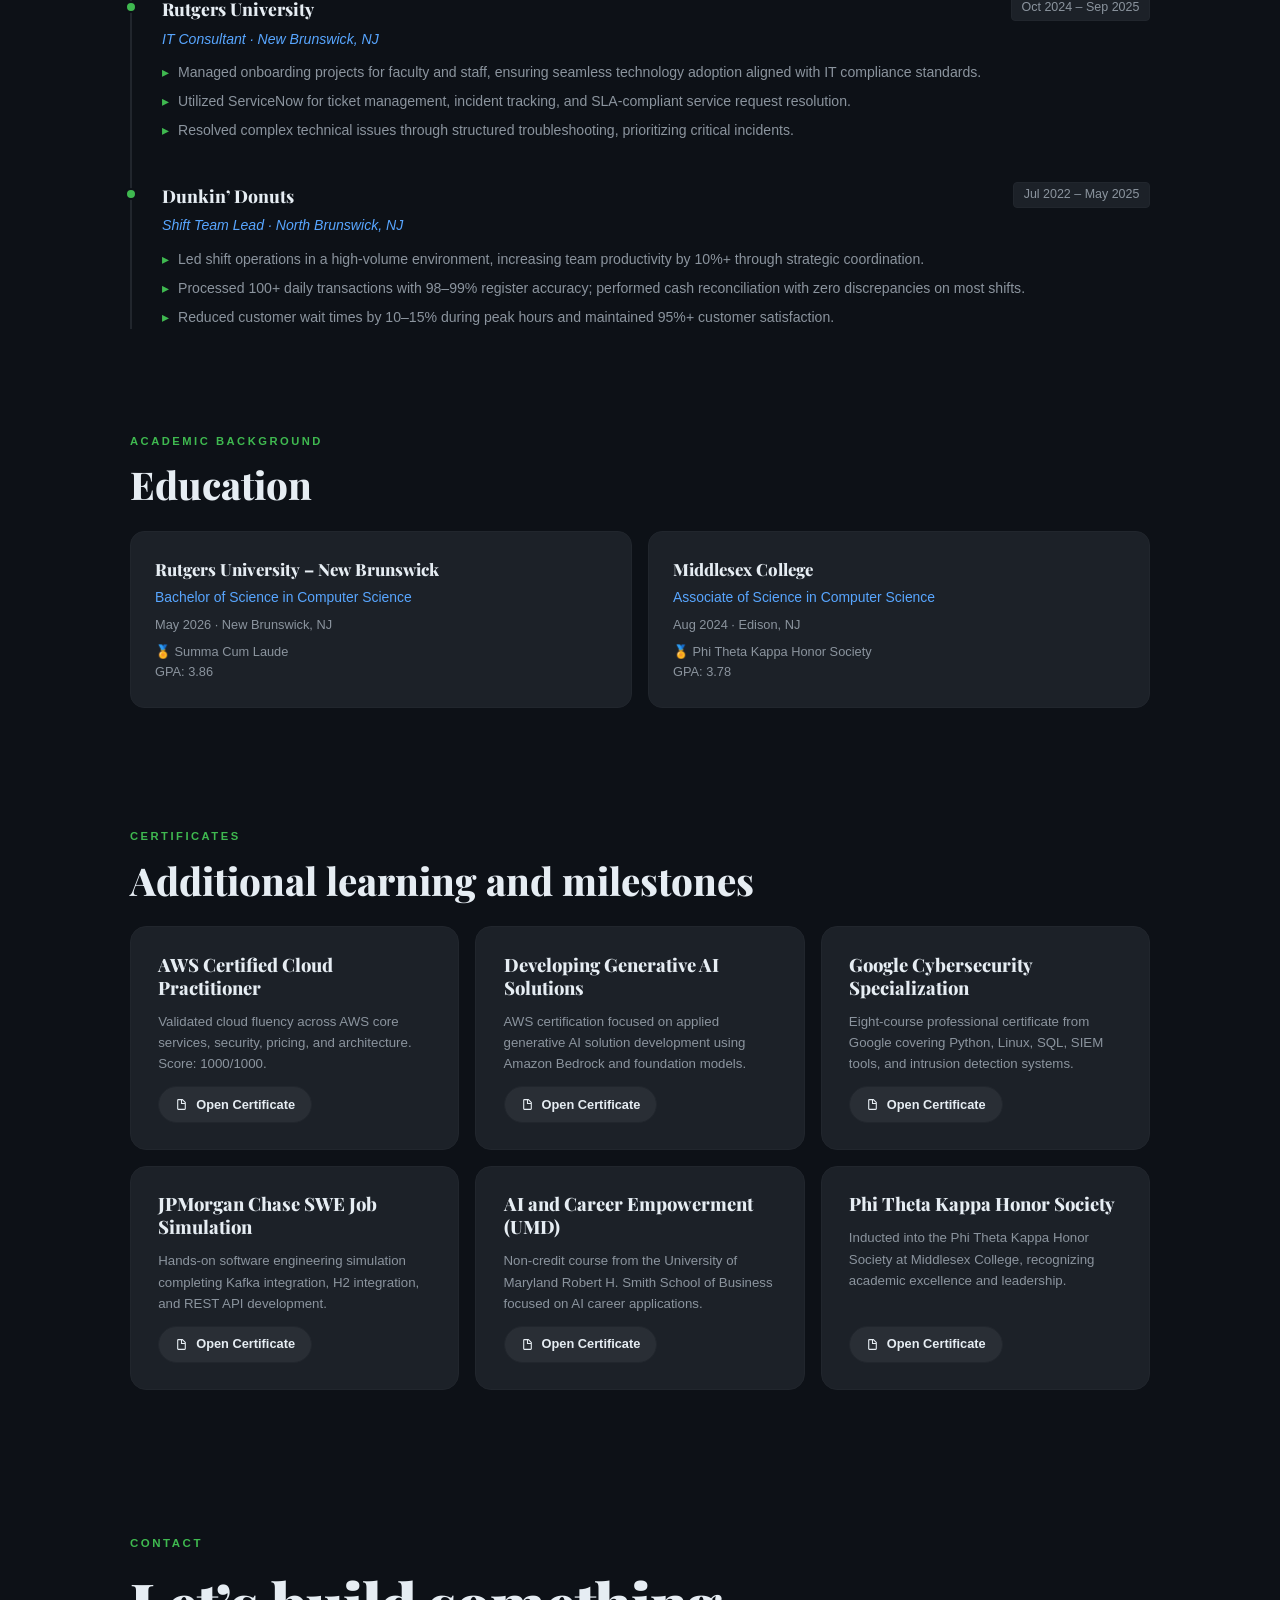
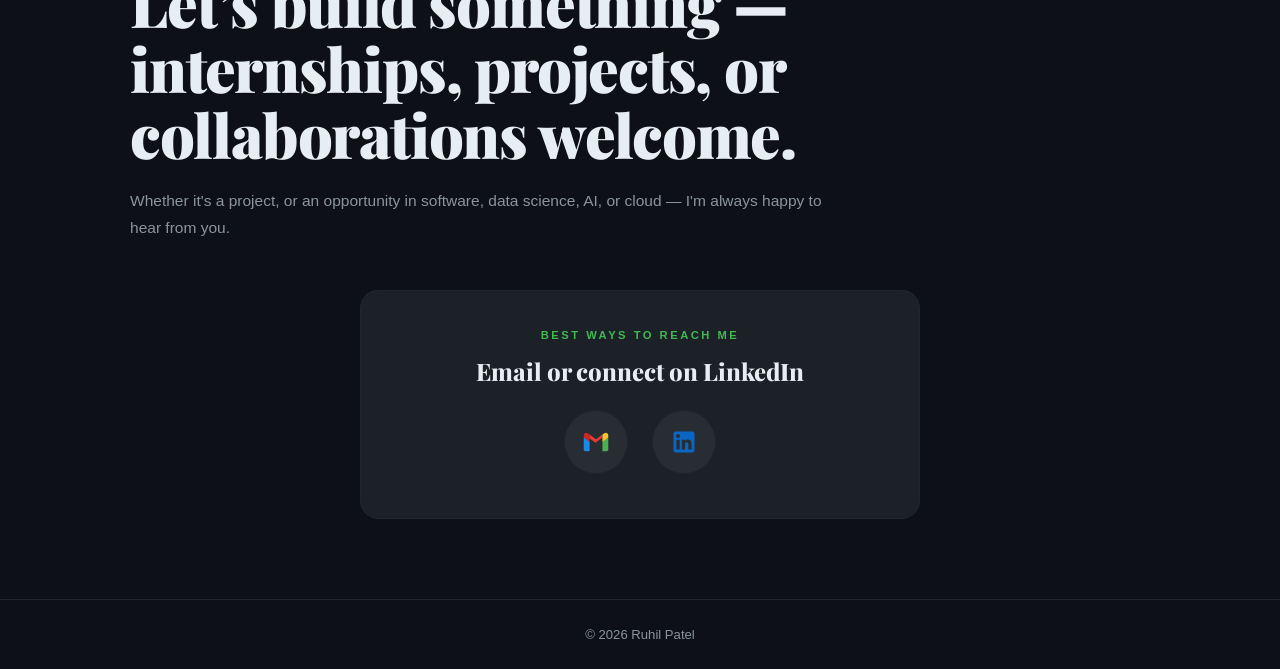
==== commit 5e60f300: "Update IoT Engineer role details in index.html Added responsibilities and skills for IoT Engineer ro" ====
--- a/index.html
+++ b/index.html
@@ -777,7 +777,13 @@
             <span class="timeline-date">Sep 2026 – Present</span>
           </div>
           <div class="timeline-role">IoT Engineer · New York, NY</div>
-          <ul class="timeline-bullets"></ul>
+          <ul class="timeline-bullets">
+             <li>Build and maintain cloud-connected device pipelines using Azure IoT Hub and AWS IoT Core, supporting real-time data ingestion
+              and device management.</li>
+            <li>Write backend integration code in Python, JavaScript, and Java to support IoT data flows across cloud environments.</li>
+            <li>Use GitHub Copilot CLI in daily development and completed 8 Cognizant L&D courses on communication, collaboration, and
+              project delivery.</li>
+          </ul>
         </div>
         <div class="timeline-item fade-in">
           <div class="timeline-dot"></div>
